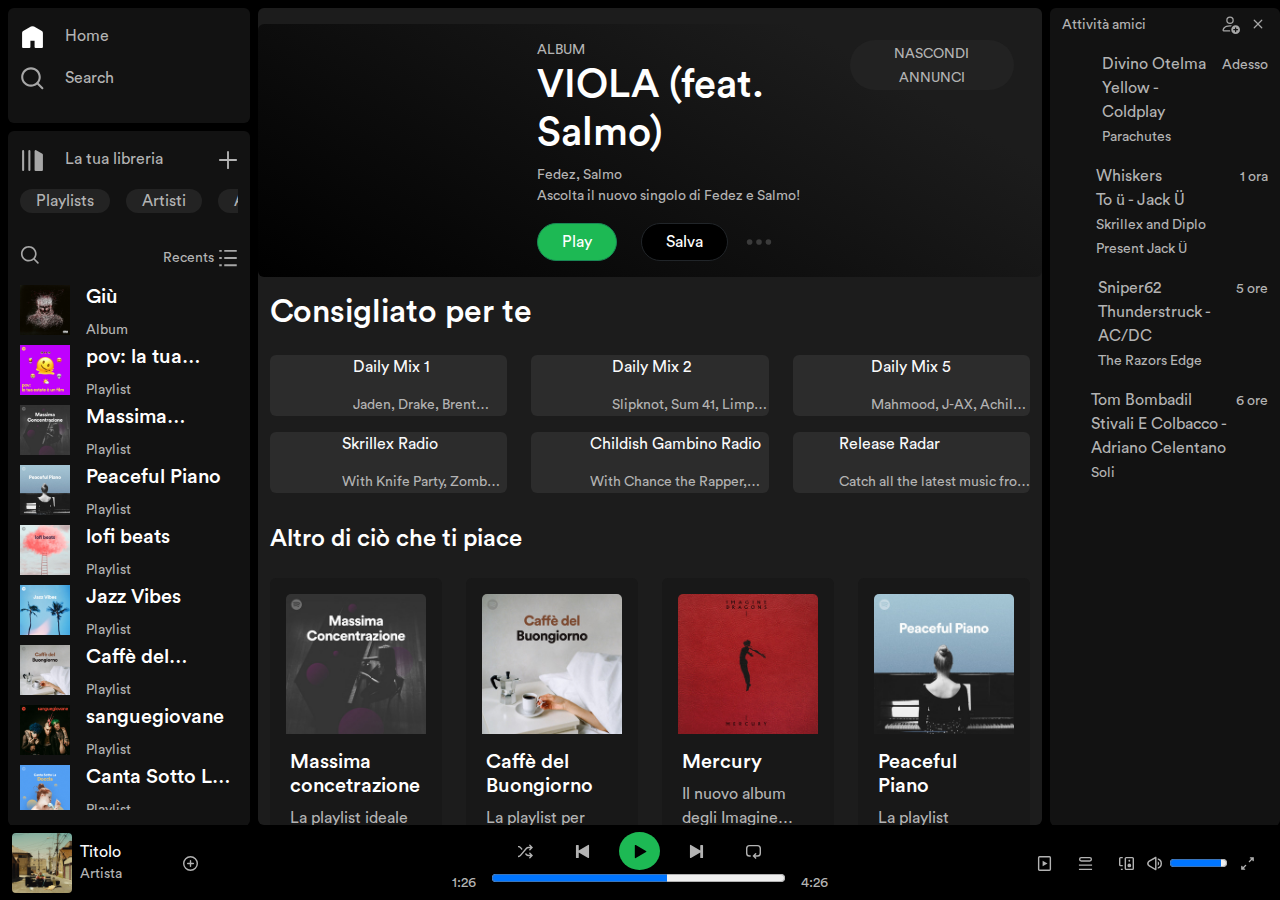
==== index.html @ 04518290 "desktop version UI improvments" ====
<!doctype html>
<html lang="en">

<head>
    <meta charset="utf-8">
    <meta name="viewport" content="width=device-width, initial-scale=1">
    <title>Spotify</title>
    <link rel="icon" sizes="32x32" type="image/png" href="https://open.spotifycdn.com/cdn/images/favicon32.b64ecc03.png">
    <link rel="icon" sizes="16x16" type="image/png" href="https://open.spotifycdn.com/cdn/images/favicon16.1c487bff.png">
    <!-- Import di Bootstrap -->
    <link href="https://cdn.jsdelivr.net/npm/bootstrap@5.3.3/dist/css/bootstrap.min.css" rel="stylesheet"
        integrity="sha384-QWTKZyjpPEjISv5WaRU9OFeRpok6YctnYmDr5pNlyT2bRjXh0JMhjY6hW+ALEwIH" crossorigin="anonymous">
    <!-- Import CSS personalizzati -->
    <link rel="stylesheet" href="./assets 2/css/circular-font.css">
    <link rel="stylesheet" href="./assets 2/css/general.css">
    <link rel="stylesheet" href="./assets 2/css/index.css">

</head>

<body class="text-light">

    <!-- MOBILE NAVBAR -->
    <div class="container-fluid d-md-none mobile-navbar" id="mobileNavbar">
        <nav class="d-flex py-3">
            <button class="btn">
                <a class="text-decoration-none" href="/">
                    <svg data-encore-id="icon" role="img" aria-hidden="true" class="d-none " viewBox="0 0 24 24" width="25" height="25"
                        fill="#ffffff">
                        <path
                            d="M12.5 3.247a1 1 0 0 0-1 0L4 7.577V20h4.5v-6a1 1 0 0 1 1-1h5a1 1 0 0 1 1 1v6H20V7.577l-7.5-4.33zm-2-1.732a3 3 0 0 1 3 0l7.5 4.33a2 2 0 0 1 1 1.732V21a1 1 0 0 1-1 1h-6.5a1 1 0 0 1-1-1v-6h-3v6a1 1 0 0 1-1 1H3a1 1 0 0 1-1-1V7.577a2 2 0 0 1 1-1.732l7.5-4.33z">
                        </path>
                    </svg>
                    <svg data-encore-id="icon" role="img" aria-hidden="true" class="" viewBox="0 0 24 24" width="25" height="25" fill="#ffffff">
                        <path
                            d="M13.5 1.515a3 3 0 0 0-3 0L3 5.845a2 2 0 0 0-1 1.732V21a1 1 0 0 0 1 1h6a1 1 0 0 0 1-1v-6h4v6a1 1 0 0 0 1 1h6a1 1 0 0 0 1-1V7.577a2 2 0 0 0-1-1.732l-7.5-4.33z">
                        </path>
                    </svg>
                    <small class="encore-text encore-text-body-medium-bold" data-encore-id="text">Home</small>
                </a>
            </button>

            <button class="btn">
                <a href="./search.html" class="link-subtle">
                    <svg data-encore-id="icon" role="img" aria-hidden="true" class="" viewBox="0 0 24 24" width="25" height="25" fill="#a7a7a7">
                        <path
                            d="M10.533 1.27893C5.35215 1.27893 1.12598 5.41887 1.12598 10.5579C1.12598 15.697 5.35215 19.8369 10.533 19.8369C12.767 19.8369 14.8235 19.0671 16.4402 17.7794L20.7929 22.132C21.1834 22.5226 21.8166 22.5226 22.2071 22.132C22.5976 21.7415 22.5976 21.1083 22.2071 20.7178L17.8634 16.3741C19.1616 14.7849 19.94 12.7634 19.94 10.5579C19.94 5.41887 15.7138 1.27893 10.533 1.27893ZM3.12598 10.5579C3.12598 6.55226 6.42768 3.27893 10.533 3.27893C14.6383 3.27893 17.94 6.55226 17.94 10.5579C17.94 14.5636 14.6383 17.8369 10.533 17.8369C6.42768 17.8369 3.12598 14.5636 3.12598 10.5579Z">
                        </path>
                    </svg>
                    <svg data-encore-id="icon" role="img" aria-hidden="true" class=" d-none" viewBox="0 0 24 24" width="25" height="25"
                        fill="#ffffff">
                        <path
                            d="M15.356 10.558c0 2.623-2.16 4.75-4.823 4.75-2.664 0-4.824-2.127-4.824-4.75s2.16-4.75 4.824-4.75c2.664 0 4.823 2.127 4.823 4.75z">
                        </path>
                        <path
                            d="M1.126 10.558c0-5.14 4.226-9.28 9.407-9.28 5.18 0 9.407 4.14 9.407 9.28a9.157 9.157 0 0 1-2.077 5.816l4.344 4.344a1 1 0 0 1-1.414 1.414l-4.353-4.353a9.454 9.454 0 0 1-5.907 2.058c-5.18 0-9.407-4.14-9.407-9.28zm9.407-7.28c-4.105 0-7.407 3.274-7.407 7.28s3.302 7.279 7.407 7.279 7.407-3.273 7.407-7.28c0-4.005-3.302-7.278-7.407-7.278z">
                        </path>
                    </svg>
                    <small class="encore-text encore-text-body-medium-bold" data-encore-id="text">Search</small>
                </a>
            </button>

            <button class="btn">
                <a href="#">
                    <span>
                        <small>
                            <svg data-encore-id="icon" role="img" aria-hidden="true" viewBox="0 0 24 24" class="" width="25" height="25"
                                fill="#a7a7a7">
                                <path
                                    d="M3 22a1 1 0 0 1-1-1V3a1 1 0 0 1 2 0v18a1 1 0 0 1-1 1zM15.5 2.134A1 1 0 0 0 14 3v18a1 1 0 0 0 1 1h6a1 1 0 0 0 1-1V6.464a1 1 0 0 0-.5-.866l-6-3.464zM9 2a1 1 0 0 0-1 1v18a1 1 0 1 0 2 0V3a1 1 0 0 0-1-1z">
                                </path>
                            </svg>
                            La tua libreria
                        </small>
                    </span>
                </a>
            </button>
        </nav>
    </div>
    <!-- MOBILE HEADER -->
    <div class="container-fluid d-md-none">
        <div class="d-flex justify-content-between my-3">
            <h3>Buonasera</h3>
            <div class="d-flex align-items-center column-gap-3">
                <svg data-encore-id="icon" role="img" aria-hidden="true" viewBox="0 0 16 16" class="Svg-sc-ytk21e-0 dYnaPI" width="20" height="20"
                    fill="#b3b3b3">
                    <path
                        d="M8 1.5a4 4 0 0 0-4 4v3.27a.75.75 0 0 1-.1.373L2.255 12h11.49L12.1 9.142a.75.75 0 0 1-.1-.374V5.5a4 4 0 0 0-4-4zm-5.5 4a5.5 5.5 0 0 1 11 0v3.067l2.193 3.809a.75.75 0 0 1-.65 1.124H10.5a2.5 2.5 0 0 1-5 0H.957a.75.75 0 0 1-.65-1.124L2.5 8.569V5.5zm4.5 8a1 1 0 1 0 2 0H7z">
                    </path>
                </svg>
                <svg xmlns="http://www.w3.org/2000/svg" width="20" height="20" fill="#b3b3b3" class="bi bi-clock-history" viewBox="0 0 16 16">
                    <path
                        d="M8.515 1.019A7 7 0 0 0 8 1V0a8 8 0 0 1 .589.022zm2.004.45a7 7 0 0 0-.985-.299l.219-.976q.576.129 1.126.342zm1.37.71a7 7 0 0 0-.439-.27l.493-.87a8 8 0 0 1 .979.654l-.615.789a7 7 0 0 0-.418-.302zm1.834 1.79a7 7 0 0 0-.653-.796l.724-.69q.406.429.747.91zm.744 1.352a7 7 0 0 0-.214-.468l.893-.45a8 8 0 0 1 .45 1.088l-.95.313a7 7 0 0 0-.179-.483m.53 2.507a7 7 0 0 0-.1-1.025l.985-.17q.1.58.116 1.17zm-.131 1.538q.05-.254.081-.51l.993.123a8 8 0 0 1-.23 1.155l-.964-.267q.069-.247.12-.501m-.952 2.379q.276-.436.486-.908l.914.405q-.24.54-.555 1.038zm-.964 1.205q.183-.183.35-.378l.758.653a8 8 0 0 1-.401.432z" />
                    <path d="M8 1a7 7 0 1 0 4.95 11.95l.707.707A8.001 8.001 0 1 1 8 0z" />
                    <path d="M7.5 3a.5.5 0 0 1 .5.5v5.21l3.248 1.856a.5.5 0 0 1-.496.868l-3.5-2A.5.5 0 0 1 7 9V3.5a.5.5 0 0 1 .5-.5" />
                </svg>
                <svg data-encore-id="icon" role="img" aria-hidden="true" viewBox="0 0 24 24" class="Svg-sc-ytk21e-0 bneLcE" width="20" height="20"
                    fill="#b3b3b3">
                    <path
                        d="m23.2 11.362-1.628-.605a.924.924 0 0 1-.52-.7.88.88 0 0 1 .18-.805l1.2-1.25a1 1 0 0 0 .172-1.145 12.075 12.075 0 0 0-3.084-3.865 1 1 0 0 0-1.154-.086l-1.35.814a.982.982 0 0 1-.931-.02 1.01 1.01 0 0 1-.59-.713l-.206-1.574a1 1 0 0 0-.787-.848 12.15 12.15 0 0 0-4.945 0 1 1 0 0 0-.785.848l-.2 1.524a1.054 1.054 0 0 1-.62.747 1.024 1.024 0 0 1-.968.02l-1.318-.795a1 1 0 0 0-1.152.086 12.118 12.118 0 0 0-3.085 3.867 1 1 0 0 0 .174 1.143l1.174 1.218a.91.91 0 0 1 .182.828.949.949 0 0 1-.532.714l-1.618.6a1 1 0 0 0-.653.955 12.133 12.133 0 0 0 1.1 4.822 1 1 0 0 0 1 .578l1.935-.183a.83.83 0 0 1 .654.327.794.794 0 0 1 .188.726l-.6 1.822a1 1 0 0 0 .34 1.106c.66.504 1.369.94 2.117 1.3.748.36 1.532.642 2.338.841a.988.988 0 0 0 .715-.09 1 1 0 0 0 .362-.332l1.136-1.736a.81.81 0 0 1 1.16.022l1.124 1.714a1 1 0 0 0 1.077.422c1.617-.4 3.133-1.13 4.454-2.145a1 1 0 0 0 .341-1.106l-.613-1.859a.771.771 0 0 1 .18-.7.78.78 0 0 1 .635-.317l1.945.183a.994.994 0 0 0 1-.578 12.133 12.133 0 0 0 1.1-4.822 1 1 0 0 0-.643-.953zm-1.6 2.977c-.103.448-.237.888-.4 1.318l-1.213-.115a2.851 2.851 0 0 0-2.9 3.637l.383 1.16a10.09 10.09 0 0 1-2.473 1.191l-.72-1.1a2.691 2.691 0 0 0-2.275-1.18 2.637 2.637 0 0 0-2.232 1.16l-.735 1.12a10.117 10.117 0 0 1-2.471-1.19l.37-1.125a2.879 2.879 0 0 0-2.93-3.669l-1.2.113a10.46 10.46 0 0 1-.4-1.317 10.09 10.09 0 0 1-.214-1.358l.93-.345a3.032 3.032 0 0 0 1.095-4.8L3.55 7.15a10.158 10.158 0 0 1 1.71-2.146l.688.415a3 3 0 0 0 2.875.066 3.022 3.022 0 0 0 1.726-2.283l.105-.8a10.174 10.174 0 0 1 2.745 0l.11.844a3.099 3.099 0 0 0 4.542 2.184l.721-.435a10.22 10.22 0 0 1 1.712 2.146l-.694.72a3.005 3.005 0 0 0 1.084 4.768l.942.35c-.042.457-.113.912-.215 1.36H21.6zM12 7.001a5 5 0 1 0 5 5 5.006 5.006 0 0 0-4.993-5H12zm0 8a3 3 0 1 1 .007 0H12z">
                    </path>
                </svg>
            </div>
        </div>
        <div class="d-flex justify-content-start column-gap-3">
            <small>
                Musica
            </small>
            <small>
                Podcasts & Shows
            </small>
        </div>
    </div>


    <!-- PAGE CONTAINER -->
    <div class="d-md-flex page-container position-relative">


        <!-- LEFT SIDEBAR -->
        <aside class="d-none d-md-block mt-2 ps-2 nav-container">

            <!-- PRIMO PANNELLO -->
            <nav class="rounded py-3 mb-2">
                <div class="container">
                    <ul class="ps-0">
                        <li class="mb-3">
                            <a class="text-decoration-none" href="/">
                                <svg data-encore-id="icon" role="img" aria-hidden="true" class="d-none me-3" viewBox="0 0 24 24" width="25"
                                    height="25" fill="#ffffff">
                                    <path
                                        d="M12.5 3.247a1 1 0 0 0-1 0L4 7.577V20h4.5v-6a1 1 0 0 1 1-1h5a1 1 0 0 1 1 1v6H20V7.577l-7.5-4.33zm-2-1.732a3 3 0 0 1 3 0l7.5 4.33a2 2 0 0 1 1 1.732V21a1 1 0 0 1-1 1h-6.5a1 1 0 0 1-1-1v-6h-3v6a1 1 0 0 1-1 1H3a1 1 0 0 1-1-1V7.577a2 2 0 0 1 1-1.732l7.5-4.33z">
                                    </path>
                                </svg>
                                <svg data-encore-id="icon" role="img" aria-hidden="true" class="me-3" viewBox="0 0 24 24" width="25" height="25"
                                    fill="#ffffff">
                                    <path
                                        d="M13.5 1.515a3 3 0 0 0-3 0L3 5.845a2 2 0 0 0-1 1.732V21a1 1 0 0 0 1 1h6a1 1 0 0 0 1-1v-6h4v6a1 1 0 0 0 1 1h6a1 1 0 0 0 1-1V7.577a2 2 0 0 0-1-1.732l-7.5-4.33z">
                                    </path>
                                </svg>
                                <span class="encore-text encore-text-body-medium-bold" data-encore-id="text">Home</span>
                            </a>
                        </li>
                        <li class="mb-3">
                            <a href="./search.html" class="link-subtle">
                                <svg data-encore-id="icon" role="img" aria-hidden="true" class="me-3" viewBox="0 0 24 24" width="25" height="25"
                                    fill="#a7a7a7">
                                    <path
                                        d="M10.533 1.27893C5.35215 1.27893 1.12598 5.41887 1.12598 10.5579C1.12598 15.697 5.35215 19.8369 10.533 19.8369C12.767 19.8369 14.8235 19.0671 16.4402 17.7794L20.7929 22.132C21.1834 22.5226 21.8166 22.5226 22.2071 22.132C22.5976 21.7415 22.5976 21.1083 22.2071 20.7178L17.8634 16.3741C19.1616 14.7849 19.94 12.7634 19.94 10.5579C19.94 5.41887 15.7138 1.27893 10.533 1.27893ZM3.12598 10.5579C3.12598 6.55226 6.42768 3.27893 10.533 3.27893C14.6383 3.27893 17.94 6.55226 17.94 10.5579C17.94 14.5636 14.6383 17.8369 10.533 17.8369C6.42768 17.8369 3.12598 14.5636 3.12598 10.5579Z">
                                    </path>
                                </svg>
                                <svg data-encore-id="icon" role="img" aria-hidden="true" class="me-3 d-none" viewBox="0 0 24 24" width="25"
                                    height="25" fill="#ffffff">
                                    <path
                                        d="M15.356 10.558c0 2.623-2.16 4.75-4.823 4.75-2.664 0-4.824-2.127-4.824-4.75s2.16-4.75 4.824-4.75c2.664 0 4.823 2.127 4.823 4.75z">
                                    </path>
                                    <path
                                        d="M1.126 10.558c0-5.14 4.226-9.28 9.407-9.28 5.18 0 9.407 4.14 9.407 9.28a9.157 9.157 0 0 1-2.077 5.816l4.344 4.344a1 1 0 0 1-1.414 1.414l-4.353-4.353a9.454 9.454 0 0 1-5.907 2.058c-5.18 0-9.407-4.14-9.407-9.28zm9.407-7.28c-4.105 0-7.407 3.274-7.407 7.28s3.302 7.279 7.407 7.279 7.407-3.273 7.407-7.28c0-4.005-3.302-7.278-7.407-7.278z">
                                    </path>
                                </svg>
                                <span class="encore-text encore-text-body-medium-bold" data-encore-id="text">Search</span>
                            </a>
                        </li>
                    </ul>
                </div>
            </nav>

            <!-- SECONDO PANNELLO -->
            <nav class="rounded py-3">
                <div class="container">

                    <div class="d-flex justify-content-between align-itesm-center mb-3">
                        <a href="#">
                            <svg data-encore-id="icon" role="img" aria-hidden="true" viewBox="0 0 24 24" class="me-3" width="25" height="25"
                                fill="#a7a7a7">
                                <path
                                    d="M3 22a1 1 0 0 1-1-1V3a1 1 0 0 1 2 0v18a1 1 0 0 1-1 1zM15.5 2.134A1 1 0 0 0 14 3v18a1 1 0 0 0 1 1h6a1 1 0 0 0 1-1V6.464a1 1 0 0 0-.5-.866l-6-3.464zM9 2a1 1 0 0 0-1 1v18a1 1 0 1 0 2 0V3a1 1 0 0 0-1-1z">
                                </path>
                            </svg>
                            <span>La tua libreria</span>
                        </a>
                        <span aria-hidden="true" class="IconWrapper__Wrapper-sc-16usrgb-0 hYdsxw">
                            <svg data-encore-id="icon" role="img" aria-hidden="true" viewBox="0 0 16 16" class="" width="20" height="20"
                                fill="#b3b3b3">
                                <path
                                    d="M15.25 8a.75.75 0 0 1-.75.75H8.75v5.75a.75.75 0 0 1-1.5 0V8.75H1.5a.75.75 0 0 1 0-1.5h5.75V1.5a.75.75 0 0 1 1.5 0v5.75h5.75a.75.75 0 0 1 .75.75z">
                                </path>
                            </svg>
                        </span>
                    </div>

                    <div class="d-flex mb-3 overflow-x-auto align-items-center">
                        <div>
                            <p class="menu-btn rounded-pill px-3">Playlists</p>
                        </div>
                        <div>
                            <p class="menu-btn rounded-pill px-3">Artisti</p>
                        </div>
                        <div>
                            <p class="menu-btn rounded-pill px-3">Album</p>
                        </div>
                        <div class="text-nowrap">
                            <p class="menu-btn rounded-pill px-3">Podcasts & Shows</p>
                        </div>



                    </div>

                    <div class="d-flex justify-content-between align-itesm-center mb-3">
                        <svg data-encore-id="icon" role="img" aria-hidden="true" class="me-3" viewBox="0 0 24 24" width="20" height="20"
                            fill="#a7a7a7">
                            <path
                                d="M10.533 1.27893C5.35215 1.27893 1.12598 5.41887 1.12598 10.5579C1.12598 15.697 5.35215 19.8369 10.533 19.8369C12.767 19.8369 14.8235 19.0671 16.4402 17.7794L20.7929 22.132C21.1834 22.5226 21.8166 22.5226 22.2071 22.132C22.5976 21.7415 22.5976 21.1083 22.2071 20.7178L17.8634 16.3741C19.1616 14.7849 19.94 12.7634 19.94 10.5579C19.94 5.41887 15.7138 1.27893 10.533 1.27893ZM3.12598 10.5579C3.12598 6.55226 6.42768 3.27893 10.533 3.27893C14.6383 3.27893 17.94 6.55226 17.94 10.5579C17.94 14.5636 14.6383 17.8369 10.533 17.8369C6.42768 17.8369 3.12598 14.5636 3.12598 10.5579Z">
                            </path>
                        </svg>
                        <svg data-encore-id="icon" role="img" aria-hidden="true" class="me-3 d-none" viewBox="0 0 24 24" width="20" height="20"
                            fill="#ffffff">
                            <path
                                d="M15.356 10.558c0 2.623-2.16 4.75-4.823 4.75-2.664 0-4.824-2.127-4.824-4.75s2.16-4.75 4.824-4.75c2.664 0 4.823 2.127 4.823 4.75z">
                            </path>
                            <path
                                d="M1.126 10.558c0-5.14 4.226-9.28 9.407-9.28 5.18 0 9.407 4.14 9.407 9.28a9.157 9.157 0 0 1-2.077 5.816l4.344 4.344a1 1 0 0 1-1.414 1.414l-4.353-4.353a9.454 9.454 0 0 1-5.907 2.058c-5.18 0-9.407-4.14-9.407-9.28zm9.407-7.28c-4.105 0-7.407 3.274-7.407 7.28s3.302 7.279 7.407 7.279 7.407-3.273 7.407-7.28c0-4.005-3.302-7.278-7.407-7.278z">
                            </path>
                        </svg>
                        <span>
                            <small>Recents</small>
                            <svg data-encore-id="icon" role="img" aria-hidden="true" viewBox="0 0 16 16" class="" width="20" height="20"
                                fill="#a7a7a7">
                                <path
                                    d="M15 14.5H5V13h10v1.5zm0-5.75H5v-1.5h10v1.5zM15 3H5V1.5h10V3zM3 3H1V1.5h2V3zm0 11.5H1V13h2v1.5zm0-5.75H1v-1.5h2v1.5z">
                                </path>
                            </svg>
                        </span>
                    </div>
                    <div class="playlists-container" id="playlists">
                        <div class="d-flex mb-1">
                            <img src="./assets 2/imgs/main/image-1.jpg" alt="" class="me-3" width="50" height="50">
                            <div>
                                <h5 class="line-clamp">
                                    Gi&ugrave;
                                </h5>
                                <small>Album</small>
                            </div>
                        </div>
                        <div class="d-flex mb-1">
                            <img src="./assets 2/imgs/main/image-2.jpg" alt="" class="me-3" width="50" height="50">
                            <div>
                                <h5 class="line-clamp">pov: la tua estate &egrave; un film</h5>
                                <small>Playlist</small>
                            </div>
                        </div>
                        <div class="d-flex mb-1">
                            <img src="./assets 2/imgs/main/image-3.jpg" alt="" class="me-3" width="50" height="50">
                            <div>
                                <h5 class="line-clamp">
                                    Massima Concetrazione
                                </h5>
                                <small>Playlist</small>
                            </div>
                        </div>
                        <div class="d-flex mb-1">
                            <img src="./assets 2/imgs/main/image-4.jpg" alt="" class="me-3" width="50" height="50">
                            <div>
                                <h5 class="line-clamp">
                                    Peaceful Piano
                                </h5>
                                <small>Playlist</small>
                            </div>
                        </div>
                        <div class="d-flex mb-1">
                            <img src="./assets 2/imgs/main/image-5.jpg" alt="" class="me-3" width="50" height="50">
                            <div>
                                <h5 class="line-clamp">
                                    lofi beats
                                </h5>
                                <small>Playlist</small>
                            </div>
                        </div>
                        <div class="d-flex mb-1">
                            <img src="./assets 2/imgs/main/image-6.jpg" alt="" class="me-3" width="50" height="50">
                            <div>
                                <h5 class="line-clamp">
                                    Jazz Vibes
                                </h5>
                                <small>Playlist</small>
                            </div>
                        </div>
                        <div class="d-flex mb-1">
                            <img src="./assets 2/imgs/main/image-7.jpg" alt="" class="me-3" width="50" height="50">
                            <div>
                                <h5 class="line-clamp">
                                    Caff&egrave; del Buongiorno
                                </h5>
                                <small>Playlist</small>
                            </div>
                        </div>
                        <div class="d-flex mb-1">
                            <img src="./assets 2/imgs/main/image-8.jpg" alt="" class="me-3" width="50" height="50">
                            <div>
                                <h5 class="line-clamp">
                                    sanguegiovane
                                </h5>
                                <small>Playlist</small>
                            </div>
                        </div>
                        <div class="d-flex mb-1">
                            <img src="./assets 2/imgs/main/image-9.jpg" alt="" class="me-3" width="50" height="50">
                            <div>
                                <h5 class="line-clamp">
                                    Canta Sotto La Doccia
                                </h5>
                                <small>Playlist</small>
                            </div>
                        </div>
                        <div class="d-flex mb-1">
                            <img src="./assets 2/imgs/main/image-10.jpg" alt="" class="me-3" width="50" height="50">
                            <div>
                                <h5 class="line-clamp">
                                    Operazione Buonumore!
                                </h5>
                                <small>Playlist</small>
                            </div>
                        </div>
                        <div class="d-flex mb-1">
                            <img src="./assets 2/imgs/main/image-11.jpg" alt="" class="me-3" width="50" height="50">
                            <div>
                                <h5 class="line-clamp">
                                    Mercury
                                </h5>
                                <small>Album</small>
                            </div>
                        </div>
                        <div class="d-flex mb-1">
                            <img src="./assets 2/imgs/main/image-12.jpg" alt="" class="me-3" width="50" height="50">
                            <div>
                                <h5 class="line-clamp">
                                    Respira
                                </h5>
                                <small>Album</small>
                            </div>
                        </div>
                        <div class="d-flex mb-1">
                            <img src="./assets 2/imgs/main/image-13.jpg" alt="" class="me-3" width="50" height="50">
                            <div>
                                <h5 class="line-clamp">
                                    Pulizie di Casa
                                </h5>
                                <small>Playlist</small>
                            </div>
                        </div>
                        <div class="d-flex mb-1">
                            <img src="./assets 2/imgs/main/image-14.jpg" alt="" class="me-3" width="50" height="50">
                            <div>
                                <h5 class="line-clamp">
                                    Allenamento a Casa
                                </h5>
                                <small>Playlist</small>
                            </div>
                        </div>
                        <div class="d-flex mb-1">
                            <img src="./assets 2/imgs/main/image-15.jpg" alt="" class="me-3" width="50" height="50">
                            <div>
                                <h5 class="line-clamp">
                                    Casa Dolce Casa
                                </h5>
                                <small>Playlist</small>
                            </div>
                        </div>
                        <div class="d-flex mb-1">
                            <img src="./assets 2/imgs/main/image-16.jpg" alt="" class="me-3" width="50" height="50">
                            <div>
                                <h5 class="line-clamp">
                                    Lavorare da Casa
                                </h5>
                                <small>Playlist</small>
                            </div>
                        </div>
                        <div class="d-flex mb-1">
                            <img src="./assets 2/imgs/main/image-17.jpg" alt="" class="me-3" width="50" height="50">
                            <div>
                                <h5 class="line-clamp">
                                    New Music - Friday
                                </h5>
                                <small>Playlist</small>
                            </div>
                        </div>
                        <div class="d-flex mb-1">
                            <img src="./assets 2/imgs/main/image-18.jpg" alt="" class="me-3" width="50" height="50">
                            <div>
                                <h5 class="line-clamp">
                                    Estate 2022
                                </h5>
                                <small>Playlist</small>
                            </div>
                        </div>
                        <div class="d-flex mb-1">
                            <img src="./assets 2/imgs/main/image-19.jpg" alt="" class="me-3" width="50" height="50">
                            <div>
                                <h5 class="line-clamp">
                                    Street Culto
                                </h5>
                                <small>Playlist</small>
                            </div>
                        </div>

                    </div>


                </div> <!-- CHIUSURA CONTAINER -->
            </nav>
        </aside>


        <!-- MAIN CONTENT -->
        <main class="pt-md-3 mt-md-2 mx-2 rounded-2 main-container overflow-auto">
            <div class="container-fluid container-md">
                <div id="annunci" class="d-none d-lg-flex row justify-content-center p-3 annunci rounded mb-3">
                    <div class="col-4">
                        <img src="https://radiosound95.it/wp-content/uploads/2022/11/Fedez-Viola-ft.-Salmo-ISRC-ITB002200816.jpg" width=150px" alt="">
                    </div>
                    <div class="col-5 d-flex flex-column">
                        <small class="">ALBUM</small>
                        <h1>VIOLA (feat. Salmo)</h1>
                        <small>Fedez, Salmo</small>
                        <small>Ascolta il nuovo singolo di Fedez e Salmo!</small>
                        <div class="d-flex align-items-center mt-3">
                            <button class="btn btn-success px-4 rounded-pill me-4">
                                Play
                            </button>
                            <button class="btn btn-dark px-4 rounded-pill me-3">
                                Salva
                            </button>
                            <svg xmlns="http://www.w3.org/2000/svg" width="30" height="30" fill="#3b3b3b" class="bi bi-three-dots"
                                viewBox="0 0 16 16">
                                <path
                                    d="M3 9.5a1.5 1.5 0 1 1 0-3 1.5 1.5 0 0 1 0 3m5 0a1.5 1.5 0 1 1 0-3 1.5 1.5 0 0 1 0 3m5 0a1.5 1.5 0 1 1 0-3 1.5 1.5 0 0 1 0 3" />
                            </svg>
                        </div>
                    </div>
                    <div class="col-3">
                        <button id="nascondiAnnunciBtn" class="btn rounded-pill hide-annunci py-0"><small>NASCONDI ANNUNCI</small></button>
                    </div>
                </div>


                <div class="row gy-3 mb-3">
                    <h2 class="d-none d-md-block col-12">Consigliato per te</h2>
                    <div class="col-6 col-xl-4">
                        <div class="d-flex main-item rounded-2 align-items-center">
                            <img src="https://dailymix-images.scdn.co/v2/img/ab6761610000e5eb0376b56af63682d48579fa85/1/en/default" alt=""
                                width="100px" class="me-3">
                            <div class="d-flex flex-column">
                                <p class="line-clamp">Daily Mix 1</p>
                                <small class="line-clamp">Jaden, Drake, Brent Faiyaz and more</small>
                            </div>
                        </div>
                    </div>
                    <div class="col-6 col-xl-4">
                        <div class="d-flex main-item rounded-2 align-items-center">
                            <img src="https://dailymix-images.scdn.co/v2/img/ab6761610000e5ebd0cdb283a7384a0edb665182/2/en/default" alt=""
                                width="100px" class="me-3">
                            <div class="d-flex flex-column">
                                <p class="line-clamp">Daily Mix 2</p>
                                <small class="line-clamp">Slipknot, Sum 41, Limp Bizkit and more</small>
                            </div>
                        </div>
                    </div>
                    <div class="col-6 col-xl-4">
                        <div class="d-flex main-item rounded-2 align-items-center">
                            <img src="https://dailymix-images.scdn.co/v2/img/ab6761610000e5eb762a6b81abbd0953b1b44c4b/5/en/default" alt=""
                                width="100px" class="me-3">
                            <div class="d-flex flex-column">
                                <p class="line-clamp">Daily Mix 5</p>
                                <small class="line-clamp">Mahmood, J-AX, Achille Lauro and more</small>
                            </div>
                        </div>
                    </div>
                    <div class="col-6 col-xl-4">
                        <div class="d-flex main-item rounded-2 align-items-center">
                            <img src="https://seeded-session-images.scdn.co/v2/img/540/r/artist/5he5w2lnU9x7JFhnwcekXX/en" alt="" width="100px"
                                class="me-3">
                            <div class="d-flex flex-column">
                                <p class="line-clamp">Skrillex Radio</p>
                                <small class="line-clamp">With Knife Party, Zomboy, deadmau5 and more</small>
                            </div>
                        </div>
                    </div>
                    <div class="col-6 col-xl-4">
                        <div class="d-flex main-item rounded-2 align-items-center">
                            <img src="https://seeded-session-images.scdn.co/v2/img/540/r/artist/73sIBHcqh3Z3NyqHKZ7FOL/en" alt="" width="100px"
                                class="me-3">
                            <div class="d-flex flex-column">
                                <p class="line-clamp">Childish Gambino Radio</p>
                                <small class="line-clamp">With Chance the Rapper, Tyler, The Creator, Frank Ocean and more</small>
                            </div>
                        </div>
                    </div>
                    <div class="col-6 col-xl-4">
                        <div class="d-flex main-item rounded-2 align-items-center">
                            <img src="https://newjams-images.scdn.co/image/ab67647800003f8a/dt/v3/release-radar/ab6761610000e5eb5be3f26e0c3aa322637a975f/en"
                                alt="" width="100px" class="me-3">
                            <div class="d-flex flex-column">
                                <p class="line-clamp">Release Radar</p>
                                <small class="line-clamp">Catch all the latest music from artists you follow, plus new singles picked for you. Updates
                                    every Friday.</small>
                            </div>
                        </div>
                    </div>
                </div>


                <!-- CARDS -->
                <div class="row my-3 gy-3 mb-5 mb-md-3">
                    <h4 class="d-none d-md-block col-12">Altro di ci&ograve; che ti piace</h4>
                    <div class="col-12 col-md-6 col-xl-3">
                        <div class="card p-3 card-personalised">
                            <div class="row">
                                <div class="col-5 col-md-12">
                                    <img src="./assets 2/imgs/main/image-3.jpg" class="card-img-top" alt="...">
                                </div>
                                <div class="card-body col-7 col-md-12">
                                    <h5 class="card-title">Massima concetrazione</h5>
                                    <p class="card-text line-clamp2">
                                        La playlist ideale per quando ti serve la massima concentrazione in ci&ograve; che stai facendo
                                    </p>
                                </div>
                                <div class="col-12 d-md-none">
                                    <div class="d-flex justify-content-between align-items-center">
                                        <div class="">
                                            <svg data-encore-id="icon" role="img" aria-hidden="true" viewBox="0 0 24 24" class="me-3" width="20"
                                                height="20" fill="#1db954">
                                                <path
                                                    d="M5.21 1.57a6.757 6.757 0 0 1 6.708 1.545.124.124 0 0 0 .165 0 6.741 6.741 0 0 1 5.715-1.78l.004.001a6.802 6.802 0 0 1 5.571 5.376v.003a6.689 6.689 0 0 1-1.49 5.655l-7.954 9.48a2.518 2.518 0 0 1-3.857 0L2.12 12.37A6.683 6.683 0 0 1 .627 6.714 6.757 6.757 0 0 1 5.21 1.57zm3.12 1.803a4.757 4.757 0 0 0-5.74 3.725l-.001.002a4.684 4.684 0 0 0 1.049 3.969l.009.01 7.958 9.485a.518.518 0 0 0 .79 0l7.968-9.495a4.688 4.688 0 0 0 1.049-3.965 4.803 4.803 0 0 0-3.931-3.794 4.74 4.74 0 0 0-4.023 1.256l-.008.008a2.123 2.123 0 0 1-2.9 0l-.007-.007a4.757 4.757 0 0 0-2.214-1.194z">
                                                </path>
                                            </svg>
                                            <svg xmlns="http://www.w3.org/2000/svg" width="20" height="20" fill="#b3b3b3"
                                                class="bi bi-three-dots-vertical" viewBox="0 0 16 16">
                                                <path
                                                    d="M9.5 13a1.5 1.5 0 1 1-3 0 1.5 1.5 0 0 1 3 0m0-5a1.5 1.5 0 1 1-3 0 1.5 1.5 0 0 1 3 0m0-5a1.5 1.5 0 1 1-3 0 1.5 1.5 0 0 1 3 0" />
                                            </svg>
                                        </div>
                                        <div class="d-flex align-items-center">
                                            <small class="me-3">16 brani</small>
                                            <button class="btn bg-black rounded-circle">
                                                <svg data-encore-id="icon" role="img" aria-hidden="true" viewBox="0 0 16 16"
                                                    class="Svg-sc-ytk21e-0 dYnaPI" width="15" height="15" fill="#ffffff">
                                                    <path
                                                        d=" M3 1.713a.7.7 0 0 1 1.05-.607l10.89 6.288a.7.7 0 0 1 0 1.212L4.05 14.894A.7.7 0 0 1 3 14.288V1.713z">
                                                    </path>
                                                </svg>
                                            </button>
                                        </div>
                                    </div>
                                </div>
                            </div>
                        </div>
                    </div>
                    <div class="col-12 col-md-6 col-xl-3">
                        <div class="card p-3 card-personalised">
                            <div class="row">
                                <div class="col-5 col-md-12">
                                    <img src="./assets 2/imgs/main/image-7.jpg" class="card-img-top" alt="...">
                                </div>
                                <div class="card-body col-7 col-md-12">
                                    <h5 class="card-title">Caff&egrave; del Buongiorno</h5>
                                    <p class="card-text line-clamp2">
                                        La playlist per cominciare la giornata con il passo giusto
                                    </p>
                                </div>
                                <div class="col-12 d-md-none">
                                    <div class="d-flex justify-content-between align-items-center">
                                        <div class="">
                                            <svg data-encore-id="icon" role="img" aria-hidden="true" viewBox="0 0 24 24" class="me-3" width="20"
                                                height="20" fill="#1db954">
                                                <path
                                                    d="M5.21 1.57a6.757 6.757 0 0 1 6.708 1.545.124.124 0 0 0 .165 0 6.741 6.741 0 0 1 5.715-1.78l.004.001a6.802 6.802 0 0 1 5.571 5.376v.003a6.689 6.689 0 0 1-1.49 5.655l-7.954 9.48a2.518 2.518 0 0 1-3.857 0L2.12 12.37A6.683 6.683 0 0 1 .627 6.714 6.757 6.757 0 0 1 5.21 1.57zm3.12 1.803a4.757 4.757 0 0 0-5.74 3.725l-.001.002a4.684 4.684 0 0 0 1.049 3.969l.009.01 7.958 9.485a.518.518 0 0 0 .79 0l7.968-9.495a4.688 4.688 0 0 0 1.049-3.965 4.803 4.803 0 0 0-3.931-3.794 4.74 4.74 0 0 0-4.023 1.256l-.008.008a2.123 2.123 0 0 1-2.9 0l-.007-.007a4.757 4.757 0 0 0-2.214-1.194z">
                                                </path>
                                            </svg>
                                            <svg xmlns="http://www.w3.org/2000/svg" width="20" height="20" fill="#b3b3b3"
                                                class="bi bi-three-dots-vertical" viewBox="0 0 16 16">
                                                <path
                                                    d="M9.5 13a1.5 1.5 0 1 1-3 0 1.5 1.5 0 0 1 3 0m0-5a1.5 1.5 0 1 1-3 0 1.5 1.5 0 0 1 3 0m0-5a1.5 1.5 0 1 1-3 0 1.5 1.5 0 0 1 3 0" />
                                            </svg>
                                        </div>
                                        <div class="d-flex align-items-center">
                                            <small class="me-3">16 brani</small>
                                            <button class="btn bg-black rounded-circle">
                                                <svg data-encore-id="icon" role="img" aria-hidden="true" viewBox="0 0 16 16"
                                                    class="Svg-sc-ytk21e-0 dYnaPI" width="15" height="15" fill="#ffffff">
                                                    <path
                                                        d=" M3 1.713a.7.7 0 0 1 1.05-.607l10.89 6.288a.7.7 0 0 1 0 1.212L4.05 14.894A.7.7 0 0 1 3 14.288V1.713z">
                                                    </path>
                                                </svg>
                                            </button>
                                        </div>
                                    </div>
                                </div>
                            </div>
                        </div>
                    </div>
                    <div class="col-12 col-md-6 col-xl-3">
                        <div class="card p-3 card-personalised">
                            <div class="row">
                                <div class="col-5 col-md-12">
                                    <img src="./assets 2/imgs/main/image-11.jpg" class="card-img-top" alt="...">
                                </div>
                                <div class="card-body col-7 col-md-12">
                                    <h5 class="card-title">Mercury</h5>
                                    <p class="card-text line-clamp2">
                                        Il nuovo album degli Imagine Dragons
                                    </p>
                                </div>
                                <div class="col-12 d-md-none">
                                    <div class="d-flex justify-content-between align-items-center">
                                        <div class="">
                                            <svg data-encore-id="icon" role="img" aria-hidden="true" viewBox="0 0 24 24" class="me-3" width="20"
                                                height="20" fill="#1db954">
                                                <path
                                                    d="M5.21 1.57a6.757 6.757 0 0 1 6.708 1.545.124.124 0 0 0 .165 0 6.741 6.741 0 0 1 5.715-1.78l.004.001a6.802 6.802 0 0 1 5.571 5.376v.003a6.689 6.689 0 0 1-1.49 5.655l-7.954 9.48a2.518 2.518 0 0 1-3.857 0L2.12 12.37A6.683 6.683 0 0 1 .627 6.714 6.757 6.757 0 0 1 5.21 1.57zm3.12 1.803a4.757 4.757 0 0 0-5.74 3.725l-.001.002a4.684 4.684 0 0 0 1.049 3.969l.009.01 7.958 9.485a.518.518 0 0 0 .79 0l7.968-9.495a4.688 4.688 0 0 0 1.049-3.965 4.803 4.803 0 0 0-3.931-3.794 4.74 4.74 0 0 0-4.023 1.256l-.008.008a2.123 2.123 0 0 1-2.9 0l-.007-.007a4.757 4.757 0 0 0-2.214-1.194z">
                                                </path>
                                            </svg>
                                            <svg xmlns="http://www.w3.org/2000/svg" width="20" height="20" fill="#b3b3b3"
                                                class="bi bi-three-dots-vertical" viewBox="0 0 16 16">
                                                <path
                                                    d="M9.5 13a1.5 1.5 0 1 1-3 0 1.5 1.5 0 0 1 3 0m0-5a1.5 1.5 0 1 1-3 0 1.5 1.5 0 0 1 3 0m0-5a1.5 1.5 0 1 1-3 0 1.5 1.5 0 0 1 3 0" />
                                            </svg>
                                        </div>
                                        <div class="d-flex align-items-center">
                                            <small class="me-3">16 brani</small>
                                            <button class="btn bg-black rounded-circle">
                                                <svg data-encore-id="icon" role="img" aria-hidden="true" viewBox="0 0 16 16"
                                                    class="Svg-sc-ytk21e-0 dYnaPI" width="15" height="15" fill="#ffffff">
                                                    <path
                                                        d=" M3 1.713a.7.7 0 0 1 1.05-.607l10.89 6.288a.7.7 0 0 1 0 1.212L4.05 14.894A.7.7 0 0 1 3 14.288V1.713z">
                                                    </path>
                                                </svg>
                                            </button>
                                        </div>
                                    </div>
                                </div>
                            </div>
                        </div>
                    </div>
                    <div class="col-12 col-md-6 col-xl-3">
                        <div class="card p-3 card-personalised">
                            <div class="row">
                                <div class="col-5 col-md-12">
                                    <img src="./assets 2/imgs/main/image-4.jpg" class="card-img-top" alt="...">
                                </div>
                                <div class="card-body col-7 col-md-12">
                                    <h5 class="card-title">Peaceful Piano</h5>
                                    <p class="card-text line-clamp2">
                                        La playlist perfetta per rilassarsi al suono del pianoforte
                                    </p>
                                </div>
                                <div class="col-12 d-md-none">
                                    <div class="d-flex justify-content-between align-items-center">
                                        <div class="">
                                            <svg data-encore-id="icon" role="img" aria-hidden="true" viewBox="0 0 24 24" class="me-3" width="20"
                                                height="20" fill="#1db954">
                                                <path
                                                    d="M5.21 1.57a6.757 6.757 0 0 1 6.708 1.545.124.124 0 0 0 .165 0 6.741 6.741 0 0 1 5.715-1.78l.004.001a6.802 6.802 0 0 1 5.571 5.376v.003a6.689 6.689 0 0 1-1.49 5.655l-7.954 9.48a2.518 2.518 0 0 1-3.857 0L2.12 12.37A6.683 6.683 0 0 1 .627 6.714 6.757 6.757 0 0 1 5.21 1.57zm3.12 1.803a4.757 4.757 0 0 0-5.74 3.725l-.001.002a4.684 4.684 0 0 0 1.049 3.969l.009.01 7.958 9.485a.518.518 0 0 0 .79 0l7.968-9.495a4.688 4.688 0 0 0 1.049-3.965 4.803 4.803 0 0 0-3.931-3.794 4.74 4.74 0 0 0-4.023 1.256l-.008.008a2.123 2.123 0 0 1-2.9 0l-.007-.007a4.757 4.757 0 0 0-2.214-1.194z">
                                                </path>
                                            </svg>
                                            <svg xmlns="http://www.w3.org/2000/svg" width="20" height="20" fill="#b3b3b3"
                                                class="bi bi-three-dots-vertical" viewBox="0 0 16 16">
                                                <path
                                                    d="M9.5 13a1.5 1.5 0 1 1-3 0 1.5 1.5 0 0 1 3 0m0-5a1.5 1.5 0 1 1-3 0 1.5 1.5 0 0 1 3 0m0-5a1.5 1.5 0 1 1-3 0 1.5 1.5 0 0 1 3 0" />
                                            </svg>
                                        </div>
                                        <div class="d-flex align-items-center">
                                            <small class="me-3">16 brani</small>
                                            <button class="btn bg-black rounded-circle">
                                                <svg data-encore-id="icon" role="img" aria-hidden="true" viewBox="0 0 16 16"
                                                    class="Svg-sc-ytk21e-0 dYnaPI" width="15" height="15" fill="#ffffff">
                                                    <path
                                                        d=" M3 1.713a.7.7 0 0 1 1.05-.607l10.89 6.288a.7.7 0 0 1 0 1.212L4.05 14.894A.7.7 0 0 1 3 14.288V1.713z">
                                                    </path>
                                                </svg>
                                            </button>
                                        </div>
                                    </div>
                                </div>
                            </div>
                        </div>
                    </div>
                </div>
            </div>





        </main>



        <!-- RIGHT SIDEBAR -->
        <aside id="activities" class="d-none d-lg-block activity-container">
            <div class="container mt-2 right-sidebar rounded">
                <div class="d-flex justify-content-between align-items-center pt-1">
                    <div class="text-nowrap me-3">
                        <small>Attivit&agrave; amici</small>
                    </div>
                    <div class="d-flex">
                        <svg xmlns="http://www.w3.org/2000/svg" width="20" height="20" fill="#a7a7a7" class="bi bi-person-add" viewBox="0 0 16 16">
                            <path
                                d="M12.5 16a3.5 3.5 0 1 0 0-7 3.5 3.5 0 0 0 0 7m.5-5v1h1a.5.5 0 0 1 0 1h-1v1a.5.5 0 0 1-1 0v-1h-1a.5.5 0 0 1 0-1h1v-1a.5.5 0 0 1 1 0m-2-6a3 3 0 1 1-6 0 3 3 0 0 1 6 0M8 7a2 2 0 1 0 0-4 2 2 0 0 0 0 4" />
                            <path
                                d="M8.256 14a4.5 4.5 0 0 1-.229-1.004H3c.001-.246.154-.986.832-1.664C4.484 10.68 5.711 10 8 10q.39 0 .74.025c.226-.341.496-.65.804-.918Q8.844 9.002 8 9c-5 0-6 3-6 4s1 1 1 1z" />
                        </svg>
                        <svg id="hideActivitiesBtn" role="button" xmlns="http://www.w3.org/2000/svg" width="20" height="20" fill="#a7a7a7"
                            class="bi bi-x ms-2" viewBox="0 0 16 16">
                            <path
                                d="M4.646 4.646a.5.5 0 0 1 .708 0L8 7.293l2.646-2.647a.5.5 0 0 1 .708.708L8.707 8l2.647 2.646a.5.5 0 0 1-.708.708L8 8.707l-2.646 2.647a.5.5 0 0 1-.708-.708L7.293 8 4.646 5.354a.5.5 0 0 1 0-.708" />
                        </svg>
                    </div>
                </div>
                <div class="friends-activity-container">
                    <div class="my-3 d-flex align-items-start">
                        <img src="https://this-person-does-not-exist.com/img/avatar-gen110b5c7a45247901f650ca5cdafe173f.jpg" alt=""
                            class="rounded-circle profile-pic align-self-start me-3">
                        <div class="info me-auto">
                            <div class="nome">Divino Otelma</div>
                            <div class="dettagli">Yellow - Coldplay <br>
                                <small>Parachutes</small>
                            </div>
                        </div>
                        <div class="friends-activity flex-shrink-0"><small>Adesso</small></div>
                    </div>
                    <div class="my-3 d-flex align-items-start">
                        <img src="https://this-person-does-not-exist.com/img/avatar-gen980b4a3398a24256b07f1e3ed3609c12.jpg" alt=""
                            class="rounded-circle profile-pic align-self-start me-3">
                        <div class="info me-auto">
                            <div class="nome">Whiskers</div>
                            <div class="dettagli">To &uuml; - Jack &Uuml; <br>
                                <small>Skrillex and Diplo Present Jack &Uuml;</small>
                            </div>
                        </div>
                        <div class="friends-activity flex-shrink-0"><small>1 ora</small></div>
                    </div>
                    <div class="my-3 d-flex align-items-start">
                        <img src="https://this-person-does-not-exist.com/img/avatar-gendc62f1abf8270c17f837cdc0961ddc93.jpg" alt=""
                            class="rounded-circle profile-pic align-self-start me-3">
                        <div class="info me-auto">
                            <div class="nome">Sniper62</div>
                            <div class="dettagli">Thunderstruck - AC/DC <br>
                                <small>The Razors Edge</small>
                            </div>
                        </div>
                        <div class="friends-activity flex-shrink-0"><small>5 ore</small></div>
                    </div>
                    <div class="my-3 d-flex align-items-start">
                        <img src="https://this-person-does-not-exist.com/img/avatar-gen2736293209f40548e2492e6c53b1f099.jpg" alt=""
                            class="rounded-circle profile-pic align-self-start me-3">
                        <div class="info me-auto">
                            <div class="nome">Tom Bombadil</div>
                            <div class="dettagli">Stivali E Colbacco - Adriano Celentano <br>
                                <small>Soli</small>
                            </div>
                        </div>
                        <div class="friends-activity flex-shrink-0"><small>6 ore</small></div>
                    </div>
                </div>
            </div>
        </aside>

    </div>
    <!-- CHIUSURA PAGE CONTAINER -->


    <!-- PLAYER -->
    <footer class="container-fluid d-none d-md-flex justify-content-between align-items-center position-fixed">
        <!-- LEFT -->
        <div class="d-flex footer-flex-div align-items-center justify-content-start">
            <img src="./assets 2/imgs/main/image-12.jpg" alt="" width="60" class="me-2 rounded-1">
            <div class="d-flex flex-column me-5">
                <div class="">Titolo</div>
                <small>Artista</small>
            </div>
            <button class="btn">
                <svg data-encore-id="icon" role="img" aria-hidden="true" viewBox="0 0 16 16" class="Svg-sc-ytk21e-0 dYnaPI" width="15" height="15"
                    fill="#b3b3b3">
                    <path d="M8 1.5a6.5 6.5 0 1 0 0 13 6.5 6.5 0 0 0 0-13zM0 8a8 8 0 1 1 16 0A8 8 0 0 1 0 8z"></path>
                    <path
                        d="M11.75 8a.75.75 0 0 1-.75.75H8.75V11a.75.75 0 0 1-1.5 0V8.75H5a.75.75 0 0 1 0-1.5h2.25V5a.75.75 0 0 1 1.5 0v2.25H11a.75.75 0 0 1 .75.75z">
                    </path>
                </svg>
            </button>
        </div>
        <!-- COMANDI PLAYER -->
        <div class="d-flex flex-column footer-flex-div">
            <div class="d-flex justify-content-center column-gap-3">
                <button class="btn">
                    <svg data-encore-id="icon" role="img" aria-hidden="true" viewBox="0 0 16 16" class="Svg-sc-ytk21e-0 dYnaPI" width="15" height="15"
                        fill="#b3b3b3">
                        <path
                            d="M13.151.922a.75.75 0 1 0-1.06 1.06L13.109 3H11.16a3.75 3.75 0 0 0-2.873 1.34l-6.173 7.356A2.25 2.25 0 0 1 .39 12.5H0V14h.391a3.75 3.75 0 0 0 2.873-1.34l6.173-7.356a2.25 2.25 0 0 1 1.724-.804h1.947l-1.017 1.018a.75.75 0 0 0 1.06 1.06L15.98 3.75 13.15.922zM.391 3.5H0V2h.391c1.109 0 2.16.49 2.873 1.34L4.89 5.277l-.979 1.167-1.796-2.14A2.25 2.25 0 0 0 .39 3.5z">
                        </path>
                        <path
                            d="m7.5 10.723.98-1.167.957 1.14a2.25 2.25 0 0 0 1.724.804h1.947l-1.017-1.018a.75.75 0 1 1 1.06-1.06l2.829 2.828-2.829 2.828a.75.75 0 1 1-1.06-1.06L13.109 13H11.16a3.75 3.75 0 0 1-2.873-1.34l-.787-.938z">
                        </path>
                    </svg>
                </button>
                <button class="btn">
                    <svg data-encore-id="icon" role="img" aria-hidden="true" viewBox="0 0 16 16" class="Svg-sc-ytk21e-0 dYnaPI" width="15" height="15"
                        fill="#b3b3b3">
                        <path
                            d="M3.3 1a.7.7 0 0 1 .7.7v5.15l9.95-5.744a.7.7 0 0 1 1.05.606v12.575a.7.7 0 0 1-1.05.607L4 9.149V14.3a.7.7 0 0 1-.7.7H1.7a.7.7 0 0 1-.7-.7V1.7a.7.7 0 0 1 .7-.7h1.6z">
                        </path>
                    </svg>
                </button>
                <button class="btn rounded-circle" style="background-color: #1db954;">
                    <svg data-encore-id="icon" role="img" aria-hidden="true" viewBox="0 0 16 16" class="Svg-sc-ytk21e-0 dYnaPI" width="15" height="15"
                        fill="#000000">
                        <path d=" M3 1.713a.7.7 0 0 1 1.05-.607l10.89 6.288a.7.7 0 0 1 0 1.212L4.05 14.894A.7.7 0 0 1 3 14.288V1.713z"></path>
                    </svg>
                </button>
                <button class="btn">
                    <svg data-encore-id="icon" role="img" aria-hidden="true" viewBox="0 0 16 16" class="Svg-sc-ytk21e-0 dYnaPI" width="15" height="15"
                        fill="#b3b3b3">
                        <path
                            d="M12.7 1a.7.7 0 0 0-.7.7v5.15L2.05 1.107A.7.7 0 0 0 1 1.712v12.575a.7.7 0 0 0 1.05.607L12 9.149V14.3a.7.7 0 0 0 .7.7h1.6a.7.7 0 0 0 .7-.7V1.7a.7.7 0 0 0-.7-.7h-1.6z">
                        </path>
                    </svg>
                </button>
                <button class="btn">
                    <svg data-encore-id="icon" role="img" aria-hidden="true" viewBox="0 0 16 16" class="Svg-sc-ytk21e-0 dYnaPI" width="15" height="15"
                        fill="#b3b3b3">
                        <path d=" M0 4.75A3.75 3.75 0 0 1 3.75 1h8.5A3.75 3.75 0 0 1 16 4.75v5a3.75 3.75 0 0 1-3.75 3.75H9.81l1.018 1.018a.75.75 0 1
                        1-1.06 1.06L6.939 12.75l2.829-2.828a.75.75 0 1 1 1.06 1.06L9.811 12h2.439a2.25 2.25 0 0 0 2.25-2.25v-5a2.25 2.25 0 0
                        0-2.25-2.25h-8.5A2.25 2.25 0 0 0 1.5 4.75v5A2.25 2.25 0 0 0 3.75 12H5v1.5H3.75A3.75 3.75 0 0 1 0 9.75v-5z">
                        </path>
                    </svg>
                </button>
            </div>
            <div class="d-flex justify-content-center column-gap-3">
                <label for="progress-bar"><small>1:26</small></label>
                <progress id="progressBarSong" class="song-bar" value="60" max="100"></progress>
                <label for="progress-bar"><small>4:26</small></label>
            </div>
        </div>
        <!-- RIGHT -->
        <div class="d-flex justify-content-end footer-flex-div align-items-center">
            <button id="showActivitiesBtn" class="btn">
                <svg data-encore-id="icon" role="img" aria-hidden="true" viewBox="0 0 16 16" class="Svg-sc-ytk21e-0 dYnaPI" width="15" height="15"
                    fill="#b3b3b3">
                    <path d="M11.196 8 6 5v6l5.196-3z"></path>
                    <path
                        d="M15.002 1.75A1.75 1.75 0 0 0 13.252 0h-10.5a1.75 1.75 0 0 0-1.75 1.75v12.5c0 .966.783 1.75 1.75 1.75h10.5a1.75 1.75 0 0 0 1.75-1.75V1.75zm-1.75-.25a.25.25 0 0 1 .25.25v12.5a.25.25 0 0 1-.25.25h-10.5a.25.25 0 0 1-.25-.25V1.75a.25.25 0 0 1 .25-.25h10.5z">
                    </path>
                </svg>
            </button>

            <button class="btn">
                <svg data-encore-id="icon" role="img" aria-hidden="true" viewBox="0 0 16 16" class="Svg-sc-ytk21e-0 dYnaPI" width="15" height="15"
                    fill="#b3b3b3">
                    <path
                        d="M15 15H1v-1.5h14V15zm0-4.5H1V9h14v1.5zm-14-7A2.5 2.5 0 0 1 3.5 1h9a2.5 2.5 0 0 1 0 5h-9A2.5 2.5 0 0 1 1 3.5zm2.5-1a1 1 0 0 0 0 2h9a1 1 0 1 0 0-2h-9z">
                    </path>
                </svg>
            </button>
            <button class="btn">
                <svg data-encore-id="icon" role="img" aria-hidden="true" viewBox="0 0 16 16" class="Svg-sc-ytk21e-0 dYnaPI" width="15" height="15"
                    fill="#b3b3b3">
                    <path
                        d="M6 2.75C6 1.784 6.784 1 7.75 1h6.5c.966 0 1.75.784 1.75 1.75v10.5A1.75 1.75 0 0 1 14.25 15h-6.5A1.75 1.75 0 0 1 6 13.25V2.75zm1.75-.25a.25.25 0 0 0-.25.25v10.5c0 .138.112.25.25.25h6.5a.25.25 0 0 0 .25-.25V2.75a.25.25 0 0 0-.25-.25h-6.5zm-6 0a.25.25 0 0 0-.25.25v6.5c0 .138.112.25.25.25H4V11H1.75A1.75 1.75 0 0 1 0 9.25v-6.5C0 1.784.784 1 1.75 1H4v1.5H1.75zM4 15H2v-1.5h2V15z">
                    </path>
                    <path d="M13 10a2 2 0 1 1-4 0 2 2 0 0 1 4 0zm-1-5a1 1 0 1 1-2 0 1 1 0 0 1 2 0z"></path>
                </svg>
            </button>
            <label for="progressBarVolume" class="me-2">
                <svg data-encore-id="icon" role="presentation" aria-label="Volume high" aria-hidden="true" id="volume-icon" viewBox="0 0 16 16"
                    class="Svg-sc-ytk21e-0 kcUFwU" width="15" height="15" fill="#b3b3b3">
                    <path
                        d="M9.741.85a.75.75 0 0 1 .375.65v13a.75.75 0 0 1-1.125.65l-6.925-4a3.642 3.642 0 0 1-1.33-4.967 3.639 3.639 0 0 1 1.33-1.332l6.925-4a.75.75 0 0 1 .75 0zm-6.924 5.3a2.139 2.139 0 0 0 0 3.7l5.8 3.35V2.8l-5.8 3.35zm8.683 4.29V5.56a2.75 2.75 0 0 1 0 4.88z">
                    </path>
                    <path d="M11.5 13.614a5.752 5.752 0 0 0 0-11.228v1.55a4.252 4.252 0 0 1 0 8.127v1.55z"></path>
                </svg>
            </label>
            <progress id="progressBarVolume" class="volume-bar" value="90" max="100"></progress>
            <button class="btn">
                <svg data-encore-id="icon" role="img" aria-hidden="true" viewBox="0 0 16 16" class="Svg-sc-ytk21e-0 dYnaPI" width="15" height="15"
                    fill="#b3b3b3">
                    <path
                        d="M6.53 9.47a.75.75 0 0 1 0 1.06l-2.72 2.72h1.018a.75.75 0 0 1 0 1.5H1.25v-3.579a.75.75 0 0 1 1.5 0v1.018l2.72-2.72a.75.75 0 0 1 1.06 0zm2.94-2.94a.75.75 0 0 1 0-1.06l2.72-2.72h-1.018a.75.75 0 1 1 0-1.5h3.578v3.579a.75.75 0 0 1-1.5 0V3.81l-2.72 2.72a.75.75 0 0 1-1.06 0z">
                    </path>
                </svg>
            </button>
    </footer>




    <!-- Import JS Bootstrap -->
    <script src="https://cdn.jsdelivr.net/npm/@popperjs/core@2.11.8/dist/umd/popper.min.js"
        integrity="sha384-I7E8VVD/ismYTF4hNIPjVp/Zjvgyol6VFvRkX/vR+Vc4jQkC+hVqc2pM8ODewa9r" crossorigin="anonymous"></script>
    <script src="https://cdn.jsdelivr.net/npm/bootstrap@5.3.3/dist/js/bootstrap.min.js"
        integrity="sha384-0pUGZvbkm6XF6gxjEnlmuGrJXVbNuzT9qBBavbLwCsOGabYfZo0T0to5eqruptLy" crossorigin="anonymous"></script>
    <!-- Import JS personalizzati -->
    <script src="./assets 2/js/index.js"></script>

</body>

</html>
---- assets 2/css/circular-font.css ----
@font-face {
  font-family: "Circular";
  src: url(../fonts/CircularStd-Light.otf);
  font-weight: 300;
  font-style: normal;
}
@font-face {
  font-family: "Circular";
  src: url(../fonts/CircularStd-LightItalic.otf);
  font-weight: 300;
  font-style: italic;
}
@font-face {
  font-family: "Circular";
  src: url(../fonts/CircularStd-Book.otf);
  font-weight: 400;
  font-style: normal;
}
@font-face {
  font-family: "Circular";
  src: url(../fonts/CircularStd-BookItalic.otf);
  font-weight: 400;
  font-style: italic;
}
@font-face {
  font-family: "Circular";
  src: url(../fonts/CircularStd-Medium.otf);
  font-weight: 500;
  font-style: normal;
}
@font-face {
  font-family: "Circular";
  src: url(../fonts/CircularStd-MediumItalic.otf);
  font-weight: 500;
  font-style: italic;
}
@font-face {
  font-family: "Circular";
  src: url(../fonts/CircularStd-MediumItalic.otf);
  font-weight: 500;
  font-style: italic;
}
@font-face {
  font-family: "Circular";
  src: url(../fonts/CircularStd-Bold.otf);
  font-weight: 700;
  font-style: normal;
}
@font-face {
  font-family: "Circular";
  src: url(../fonts/CircularStd-BoldItalic.otf);
  font-weight: 700;
  font-style: italic;
}
@font-face {
  font-family: "Circular";
  src: url(../fonts/CircularStd-Black.otf);
  font-weight: 900;
  font-style: normal;
}
@font-face {
  font-family: "Circular";
  src: url(../fonts/CircularStd-BlackItalic.otf);
  font-weight: 900;
  font-style: italic;
}
---- assets 2/css/general.css ----
body {
  font-family: "Circular";
  background-color: #000000;
  color: #b3b3b3;
}

a {
  text-decoration: none;
  color: #b3b3b3;
}

a:hover {
  color: #ffffff;
}

li {
  list-style: none;
}

.page-container {
  height: calc(100vh - 75px);
}

.main-container {
  flex-grow: 1;
}

.right-sidebar {
  background-color: #121212;
}

.line-clamp {
  display: -webkit-box;
  -webkit-line-clamp: 1;
  -webkit-box-orient: vertical;
  overflow: hidden;
}

.menu-btn {
  background-color: #232323;
  color: #b3b3b3;
  margin-right: 1em;
  cursor: pointer;
}

.menu-btn:hover {
  color: #ffffff;
}

.friends-activity-container {
  color: #b3b3b3;
  height: calc(100vh - 112px);
  overflow: auto;
}

nav {
  background-color: #121212;
}

footer {
  height: 75px;
  background-color: #000000;
  position: fixed;
}

.footer-flex-div {
  width: 30%;
}

.song-bar {
  width: 80%;
}

.volume-bar {
  width: 15%;
}

.mobile-navbar {
  position: fixed;
  bottom: 0;
  left: 0;
  right: 0;
  z-index: 99;
  background: rgb(0, 0, 0);
  background: linear-gradient(0deg, rgba(0, 0, 0, 1) 0%, rgba(28, 28, 28, 0.8154897494305239) 100%);
  color: #b3b3b3;
}

.mobile-navbar button {
  width: 30%;
}

.mobile-navbar svg {
  width: 100%;
}

.mobile-navbar nav {
  background-color: transparent;
}

@media screen and (max-width: 767px) {
  main {
    height: (100vh - 160px);
    margin-bottom: 3em;
  }
}

@media screen and (min-width: 768px) {
  .nav-container {
    flex-grow: 0;
    flex-shrink: 0;
    flex-basis: 250px;
    width: 250px;
  }

  .playlists-container {
    overflow: auto;
    height: calc(100vh - 375px);
  }

  main {
    background-color: #1c1c1c;
    width: calc(100vh - 85px);
  }
}

@media screen and (min-width: 992px) {
  .activity-container {
    flex-grow: 0;
    flex-shrink: 0;
    flex-basis: 230px;
  }

  .friends-activity-container {
    color: #b3b3b3;
    height: calc(100vh - 110px);
    overflow: auto;
  }

  .profile-pic {
    width: 25px;
  }
}

@media screen and (min-width: 1200px) {
  .activity-container {
    flex-grow: 0;
    flex-shrink: 0;
    flex-basis: 230px;
  }
}

@media screen and (min-width: 1400px) {
  .nav-container {
    flex-grow: 0;
    flex-shrink: 0;
    flex-basis: 420px;
    width: 420px;
  }

  main {
    width: calc(100vh - 75px);
  }

  .activity-container {
    flex-grow: 0;
    flex-shrink: 0;
    flex-basis: 300px;
  }

  .playlists-container {
    overflow: auto;
    height: calc(100vh - 367px);
  }

  .profile-pic {
    width: 50px;
  }

  .friends-activity-container {
    color: #b3b3b3;
    height: calc(100vh - 103px);
    overflow: auto;
  }
}
---- assets 2/css/index.css ----
h1,
h2,
h3,
h4,
h5,
h6 {
  color: #ffffff;
}

.btn-dark {
  background-color: #000000 !important;
}

.btn-success {
  background-color: #1db954;
}

.annunci {
  background: rgb(0, 0, 0);
  background: linear-gradient(30deg, rgba(0, 0, 0, 1) 0%, rgba(28, 28, 28, 1) 80%);
}

.hide-annunci {
  background-color: #222222;
  color: #b3b3b3;
}

.hero-img {
  width: 200px;
}

.main-grid {
  background-color: #2c2c2c;
}

.card-personalised {
  background-color: #181818;
  color: #b3b3b3;
  border: none;
}

.card-title {
  color: #ffffff;
}

.main-item {
  background-color: #2c2c2c;
}

.line-clamp2 {
  display: -webkit-box;
  -webkit-line-clamp: 2;
  -webkit-box-orient: vertical;
  overflow: hidden;
}

svg:hover {
  fill: #ffffff;
}

small {
  color: #b3b3b3;
}
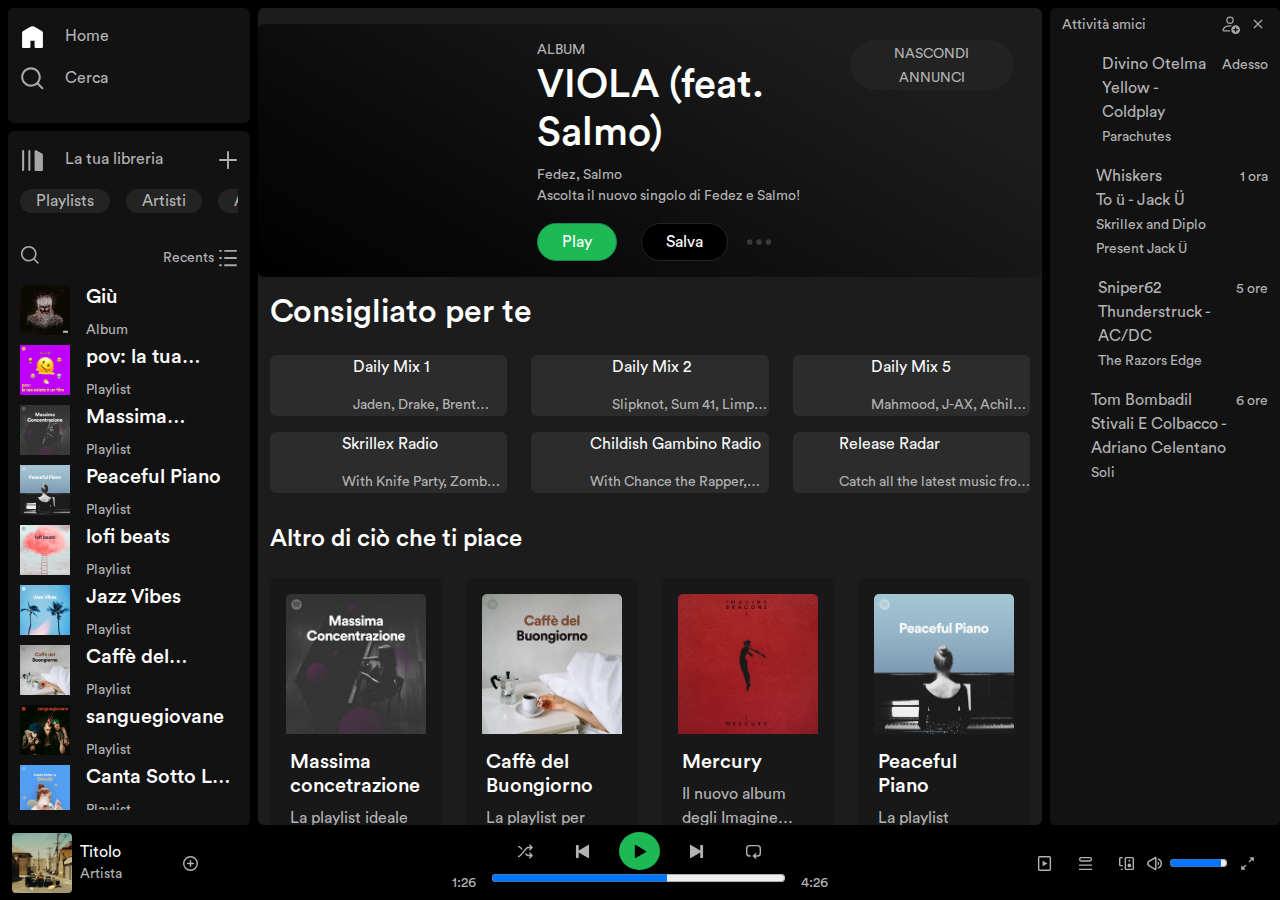
==== commit 396dccc0: "responsiveness fixes" ====
--- a/index.html
+++ b/index.html
@@ -55,7 +55,7 @@
                             d="M1.126 10.558c0-5.14 4.226-9.28 9.407-9.28 5.18 0 9.407 4.14 9.407 9.28a9.157 9.157 0 0 1-2.077 5.816l4.344 4.344a1 1 0 0 1-1.414 1.414l-4.353-4.353a9.454 9.454 0 0 1-5.907 2.058c-5.18 0-9.407-4.14-9.407-9.28zm9.407-7.28c-4.105 0-7.407 3.274-7.407 7.28s3.302 7.279 7.407 7.279 7.407-3.273 7.407-7.28c0-4.005-3.302-7.278-7.407-7.278z">
                         </path>
                     </svg>
-                    <small class="encore-text encore-text-body-medium-bold" data-encore-id="text">Search</small>
+                    <small class="encore-text encore-text-body-medium-bold" data-encore-id="text">Cerca</small>
                 </a>
             </button>
 
@@ -77,7 +77,7 @@
         </nav>
     </div>
     <!-- MOBILE HEADER -->
-    <div class="container-fluid d-md-none">
+    <div class="container-fluid d-md-none mb-3">
         <div class="d-flex justify-content-between my-3">
             <h3>Buonasera</h3>
             <div class="d-flex align-items-center column-gap-3">
@@ -110,6 +110,8 @@
             </small>
         </div>
     </div>
+    <!-- MOBILE PLAYER -->
+
 
 
     <!-- PAGE CONTAINER -->
@@ -157,7 +159,7 @@
                                         d="M1.126 10.558c0-5.14 4.226-9.28 9.407-9.28 5.18 0 9.407 4.14 9.407 9.28a9.157 9.157 0 0 1-2.077 5.816l4.344 4.344a1 1 0 0 1-1.414 1.414l-4.353-4.353a9.454 9.454 0 0 1-5.907 2.058c-5.18 0-9.407-4.14-9.407-9.28zm9.407-7.28c-4.105 0-7.407 3.274-7.407 7.28s3.302 7.279 7.407 7.279 7.407-3.273 7.407-7.28c0-4.005-3.302-7.278-7.407-7.278z">
                                     </path>
                                 </svg>
-                                <span class="encore-text encore-text-body-medium-bold" data-encore-id="text">Search</span>
+                                <span class="encore-text encore-text-body-medium-bold" data-encore-id="text">Cerca</span>
                             </a>
                         </li>
                     </ul>
@@ -448,7 +450,7 @@
                     <div class="col-6 col-xl-4">
                         <div class="d-flex main-item rounded-2 align-items-center">
                             <img src="https://dailymix-images.scdn.co/v2/img/ab6761610000e5eb0376b56af63682d48579fa85/1/en/default" alt=""
-                                width="100px" class="me-3">
+                                class="me-3 suggested-pic">
                             <div class="d-flex flex-column">
                                 <p class="line-clamp">Daily Mix 1</p>
                                 <small class="line-clamp">Jaden, Drake, Brent Faiyaz and more</small>
@@ -458,7 +460,7 @@
                     <div class="col-6 col-xl-4">
                         <div class="d-flex main-item rounded-2 align-items-center">
                             <img src="https://dailymix-images.scdn.co/v2/img/ab6761610000e5ebd0cdb283a7384a0edb665182/2/en/default" alt=""
-                                width="100px" class="me-3">
+                                class="me-3 suggested-pic">
                             <div class="d-flex flex-column">
                                 <p class="line-clamp">Daily Mix 2</p>
                                 <small class="line-clamp">Slipknot, Sum 41, Limp Bizkit and more</small>
@@ -468,7 +470,7 @@
                     <div class="col-6 col-xl-4">
                         <div class="d-flex main-item rounded-2 align-items-center">
                             <img src="https://dailymix-images.scdn.co/v2/img/ab6761610000e5eb762a6b81abbd0953b1b44c4b/5/en/default" alt=""
-                                width="100px" class="me-3">
+                                class="me-3 suggested-pic">
                             <div class="d-flex flex-column">
                                 <p class="line-clamp">Daily Mix 5</p>
                                 <small class="line-clamp">Mahmood, J-AX, Achille Lauro and more</small>
@@ -477,8 +479,8 @@
                     </div>
                     <div class="col-6 col-xl-4">
                         <div class="d-flex main-item rounded-2 align-items-center">
-                            <img src="https://seeded-session-images.scdn.co/v2/img/540/r/artist/5he5w2lnU9x7JFhnwcekXX/en" alt="" width="100px"
-                                class="me-3">
+                            <img src="https://seeded-session-images.scdn.co/v2/img/540/r/artist/5he5w2lnU9x7JFhnwcekXX/en" alt=""
+                                class="me-3 suggested-pic">
                             <div class="d-flex flex-column">
                                 <p class="line-clamp">Skrillex Radio</p>
                                 <small class="line-clamp">With Knife Party, Zomboy, deadmau5 and more</small>
@@ -487,8 +489,8 @@
                     </div>
                     <div class="col-6 col-xl-4">
                         <div class="d-flex main-item rounded-2 align-items-center">
-                            <img src="https://seeded-session-images.scdn.co/v2/img/540/r/artist/73sIBHcqh3Z3NyqHKZ7FOL/en" alt="" width="100px"
-                                class="me-3">
+                            <img src="https://seeded-session-images.scdn.co/v2/img/540/r/artist/73sIBHcqh3Z3NyqHKZ7FOL/en" alt=""
+                                class="me-3 suggested-pic">
                             <div class="d-flex flex-column">
                                 <p class="line-clamp">Childish Gambino Radio</p>
                                 <small class="line-clamp">With Chance the Rapper, Tyler, The Creator, Frank Ocean and more</small>
@@ -498,7 +500,7 @@
                     <div class="col-6 col-xl-4">
                         <div class="d-flex main-item rounded-2 align-items-center">
                             <img src="https://newjams-images.scdn.co/image/ab67647800003f8a/dt/v3/release-radar/ab6761610000e5eb5be3f26e0c3aa322637a975f/en"
-                                alt="" width="100px" class="me-3">
+                                alt="" class="me-3 suggested-pic">
                             <div class="d-flex flex-column">
                                 <p class="line-clamp">Release Radar</p>
                                 <small class="line-clamp">Catch all the latest music from artists you follow, plus new singles picked for you. Updates
@@ -842,7 +844,7 @@
         </div>
         <!-- RIGHT -->
         <div class="d-flex justify-content-end footer-flex-div align-items-center">
-            <button id="showActivitiesBtn" class="btn">
+            <button id="showActivitiesBtn" class="btn btn d-none d-lg-block">
                 <svg data-encore-id="icon" role="img" aria-hidden="true" viewBox="0 0 16 16" class="Svg-sc-ytk21e-0 dYnaPI" width="15" height="15"
                     fill="#b3b3b3">
                     <path d="M11.196 8 6 5v6l5.196-3z"></path>
--- a/assets 2/css/index.css
+++ b/assets 2/css/index.css
@@ -61,3 +61,19 @@
 small {
   color: #b3b3b3;
 }
+
+.suggested-pic {
+  width: 60px;
+}
+
+@media screen and (min-width: 576px) {
+  .suggested-pic {
+    width: 75px;
+  }
+}
+
+@media screen and (min-width: 768px) {
+  .suggested-pic {
+    width: 100px;
+  }
+}
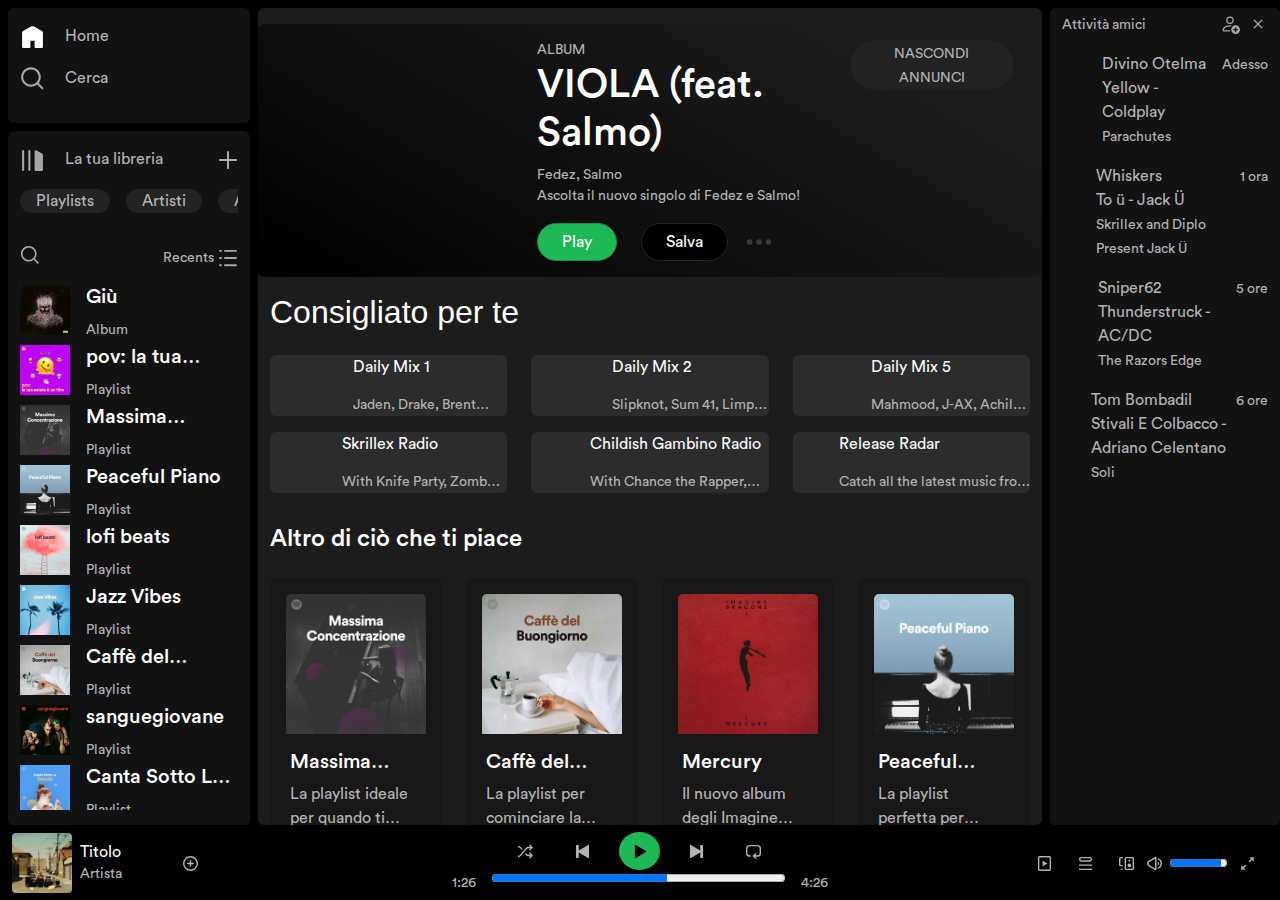
==== commit 9c4c8308: "adds mobile player" ====
--- a/index.html
+++ b/index.html
@@ -111,7 +111,39 @@
         </div>
     </div>
     <!-- MOBILE PLAYER -->
-
+    <div class="container-fluid d-md-none rounded mobile-player">
+        <div class="d-flex align-items-center justify-content-between py-2">
+            <div class="d-flex align-items-center">
+                <img src="./assets 2/imgs/main/image-12.jpg" alt="" width="60" class="me-3 rounded-1">
+                <div class="line-clamp">Titolo</div>
+            </div>
+            <div class="d-flex">
+                <button class="btn">
+                    <svg data-encore-id="icon" role="img" aria-hidden="true" viewBox="0 0 16 16" class="Svg-sc-ytk21e-0 dYnaPI" width="25" height="25"
+                        fill="#b3b3b3">
+                        <path
+                            d="M6 2.75C6 1.784 6.784 1 7.75 1h6.5c.966 0 1.75.784 1.75 1.75v10.5A1.75 1.75 0 0 1 14.25 15h-6.5A1.75 1.75 0 0 1 6 13.25V2.75zm1.75-.25a.25.25 0 0 0-.25.25v10.5c0 .138.112.25.25.25h6.5a.25.25 0 0 0 .25-.25V2.75a.25.25 0 0 0-.25-.25h-6.5zm-6 0a.25.25 0 0 0-.25.25v6.5c0 .138.112.25.25.25H4V11H1.75A1.75 1.75 0 0 1 0 9.25v-6.5C0 1.784.784 1 1.75 1H4v1.5H1.75zM4 15H2v-1.5h2V15z">
+                        </path>
+                        <path d="M13 10a2 2 0 1 1-4 0 2 2 0 0 1 4 0zm-1-5a1 1 0 1 1-2 0 1 1 0 0 1 2 0z"></path>
+                    </svg>
+                </button>
+                <button class="btn">
+                    <svg data-encore-id="icon" role="img" aria-hidden="true" viewBox="0 0 24 24" width="25" height="25" fill="#b3b3b3">
+                        <path
+                            d="M5.21 1.57a6.757 6.757 0 0 1 6.708 1.545.124.124 0 0 0 .165 0 6.741 6.741 0 0 1 5.715-1.78l.004.001a6.802 6.802 0 0 1 5.571 5.376v.003a6.689 6.689 0 0 1-1.49 5.655l-7.954 9.48a2.518 2.518 0 0 1-3.857 0L2.12 12.37A6.683 6.683 0 0 1 .627 6.714 6.757 6.757 0 0 1 5.21 1.57zm3.12 1.803a4.757 4.757 0 0 0-5.74 3.725l-.001.002a4.684 4.684 0 0 0 1.049 3.969l.009.01 7.958 9.485a.518.518 0 0 0 .79 0l7.968-9.495a4.688 4.688 0 0 0 1.049-3.965 4.803 4.803 0 0 0-3.931-3.794 4.74 4.74 0 0 0-4.023 1.256l-.008.008a2.123 2.123 0 0 1-2.9 0l-.007-.007a4.757 4.757 0 0 0-2.214-1.194z">
+                        </path>
+                    </svg>
+                </button>
+                <button class="btn">
+                    <svg data-encore-id="icon" role="img" aria-hidden="true" viewBox="0 0 16 16" class="Svg-sc-ytk21e-0 dYnaPI" width="25" height="25"
+                        fill="#ffffff">
+                        <path d=" M3 1.713a.7.7 0 0 1 1.05-.607l10.89 6.288a.7.7 0 0 1 0 1.212L4.05 14.894A.7.7 0 0 1 3 14.288V1.713z">
+                        </path>
+                    </svg>
+                </button>
+            </div>
+        </div>
+    </div>
 
 
     <!-- PAGE CONTAINER -->
@@ -512,7 +544,7 @@
 
 
                 <!-- CARDS -->
-                <div class="row my-3 gy-3 mb-5 mb-md-3">
+                <div class="row gy-3 my-md-3 cards-container">
                     <h4 class="d-none d-md-block col-12">Altro di ci&ograve; che ti piace</h4>
                     <div class="col-12 col-md-6 col-xl-3">
                         <div class="card p-3 card-personalised">
@@ -521,7 +553,7 @@
                                     <img src="./assets 2/imgs/main/image-3.jpg" class="card-img-top" alt="...">
                                 </div>
                                 <div class="card-body col-7 col-md-12">
-                                    <h5 class="card-title">Massima concetrazione</h5>
+                                    <h5 class="card-title line-clamp">Massima concetrazione</h5>
                                     <p class="card-text line-clamp2">
                                         La playlist ideale per quando ti serve la massima concentrazione in ci&ograve; che stai facendo
                                     </p>
@@ -564,7 +596,7 @@
                                     <img src="./assets 2/imgs/main/image-7.jpg" class="card-img-top" alt="...">
                                 </div>
                                 <div class="card-body col-7 col-md-12">
-                                    <h5 class="card-title">Caff&egrave; del Buongiorno</h5>
+                                    <h5 class="card-title line-clamp">Caff&egrave; del Buongiorno</h5>
                                     <p class="card-text line-clamp2">
                                         La playlist per cominciare la giornata con il passo giusto
                                     </p>
@@ -607,7 +639,7 @@
                                     <img src="./assets 2/imgs/main/image-11.jpg" class="card-img-top" alt="...">
                                 </div>
                                 <div class="card-body col-7 col-md-12">
-                                    <h5 class="card-title">Mercury</h5>
+                                    <h5 class="card-title line-clamp">Mercury</h5>
                                     <p class="card-text line-clamp2">
                                         Il nuovo album degli Imagine Dragons
                                     </p>
@@ -650,7 +682,7 @@
                                     <img src="./assets 2/imgs/main/image-4.jpg" class="card-img-top" alt="...">
                                 </div>
                                 <div class="card-body col-7 col-md-12">
-                                    <h5 class="card-title">Peaceful Piano</h5>
+                                    <h5 class="card-title line-clamp">Peaceful Piano</h5>
                                     <p class="card-text line-clamp2">
                                         La playlist perfetta per rilassarsi al suono del pianoforte
                                     </p>
@@ -777,7 +809,7 @@
         <div class="d-flex footer-flex-div align-items-center justify-content-start">
             <img src="./assets 2/imgs/main/image-12.jpg" alt="" width="60" class="me-2 rounded-1">
             <div class="d-flex flex-column me-5">
-                <div class="">Titolo</div>
+                <div class="line-clamp">Titolo</div>
                 <small>Artista</small>
             </div>
             <button class="btn">
--- a/assets 2/css/general.css
+++ b/assets 2/css/general.css
@@ -1,185 +1,334 @@
 body {
-  font-family: "Circular";
-  background-color: #000000;
-  color: #b3b3b3;
-}
-
-a {
-  text-decoration: none;
-  color: #b3b3b3;
-}
-
-a:hover {
-  color: #ffffff;
-}
-
-li {
-  list-style: none;
-}
-
-.page-container {
-  height: calc(100vh - 75px);
-}
-
-.main-container {
-  flex-grow: 1;
-}
-
-.right-sidebar {
-  background-color: #121212;
-}
-
-.line-clamp {
-  display: -webkit-box;
-  -webkit-line-clamp: 1;
-  -webkit-box-orient: vertical;
-  overflow: hidden;
-}
-
-.menu-btn {
-  background-color: #232323;
-  color: #b3b3b3;
-  margin-right: 1em;
-  cursor: pointer;
-}
-
-.menu-btn:hover {
-  color: #ffffff;
-}
-
-.friends-activity-container {
-  color: #b3b3b3;
-  height: calc(100vh - 112px);
-  overflow: auto;
-}
-
-nav {
-  background-color: #121212;
-}
-
-footer {
-  height: 75px;
-  background-color: #000000;
-  position: fixed;
-}
-
-.footer-flex-div {
-  width: 30%;
-}
-
-.song-bar {
-  width: 80%;
-}
-
-.volume-bar {
-  width: 15%;
-}
-
-.mobile-navbar {
-  position: fixed;
-  bottom: 0;
-  left: 0;
-  right: 0;
-  z-index: 99;
-  background: rgb(0, 0, 0);
-  background: linear-gradient(0deg, rgba(0, 0, 0, 1) 0%, rgba(28, 28, 28, 0.8154897494305239) 100%);
-  color: #b3b3b3;
-}
-
-.mobile-navbar button {
-  width: 30%;
-}
-
-.mobile-navbar svg {
-  width: 100%;
-}
-
-.mobile-navbar nav {
-  background-color: transparent;
-}
-
-@media screen and (max-width: 767px) {
-  main {
-    height: (100vh - 160px);
-    margin-bottom: 3em;
-  }
-}
-
-@media screen and (min-width: 768px) {
-  .nav-container {
-    flex-grow: 0;
-    flex-shrink: 0;
-    flex-basis: 250px;
-    width: 250px;
-  }
-
-  .playlists-container {
+    font-family: "Circular";
+    background-color: #000000;
+    color: #b3b3b3;
+  }
+  
+  a {
+    text-decoration: none;
+    color: #b3b3b3;
+  }
+  
+  a:hover {
+    color: #ffffff;
+  }
+  
+  li {
+    list-style: none;
+  }
+  
+  .page-container {
+    height: calc(100vh - 75px);
+  }
+  
+  .main-container {
+    flex-grow: 1;
+  }
+  
+  .right-sidebar {
+    background-color: #121212;
+  }
+  
+  .line-clamp {
+    display: -webkit-box;
+    -webkit-line-clamp: 1;
+    -webkit-box-orient: vertical;
+    overflow: hidden;
+  }
+  
+  .menu-btn {
+    background-color: #232323;
+    color: #b3b3b3;
+    margin-right: 1em;
+  }
+  
+  .friends-activity-container {
+    color: #b3b3b3;
+    height: calc(100vh - 112px);
     overflow: auto;
-    height: calc(100vh - 375px);
-  }
-
-  main {
-    background-color: #1c1c1c;
-    width: calc(100vh - 85px);
-  }
-}
-
-@media screen and (min-width: 992px) {
-  .activity-container {
-    flex-grow: 0;
-    flex-shrink: 0;
-    flex-basis: 230px;
-  }
-
-  .friends-activity-container {
-    color: #b3b3b3;
-    height: calc(100vh - 110px);
-    overflow: auto;
-  }
-
-  .profile-pic {
-    width: 25px;
-  }
-}
-
-@media screen and (min-width: 1200px) {
-  .activity-container {
-    flex-grow: 0;
-    flex-shrink: 0;
-    flex-basis: 230px;
-  }
-}
-
-@media screen and (min-width: 1400px) {
-  .nav-container {
-    flex-grow: 0;
-    flex-shrink: 0;
-    flex-basis: 420px;
-    width: 420px;
-  }
-
-  main {
-    width: calc(100vh - 75px);
-  }
-
-  .activity-container {
-    flex-grow: 0;
-    flex-shrink: 0;
-    flex-basis: 300px;
-  }
-
-  .playlists-container {
-    overflow: auto;
-    height: calc(100vh - 367px);
-  }
-
-  .profile-pic {
-    width: 50px;
-  }
-
-  .friends-activity-container {
-    color: #b3b3b3;
-    height: calc(100vh - 103px);
-    overflow: auto;
-  }
-}
+  }
+  
+  nav {
+    background-color: #121212;
+  }
+  
+  footer {
+    height: 75px;
+    background-color: #000000;
+    position: fixed;
+  }
+  
+  .footer-flex-div {
+    width: 30%;
+  }
+  
+  .song-bar {
+    width: 80%;
+  }
+  
+  .volume-bar {
+    width: 15%;
+  }
+  
+  .mobile-navbar {
+    position: fixed;
+    bottom: 0;
+    left: 0;
+    right: 0;
+    z-index: 99;
+    background: rgb(0, 0, 0);
+    background: linear-gradient(0deg, rgba(0, 0, 0, 1) 0%, rgba(28, 28, 28, 0.8154897494305239) 100%);
+    color: #b3b3b3;
+  }
+  
+  .mobile-navbar button {
+    width: 30%;
+  }
+  
+  .mobile-navbar svg {
+    width: 100%;
+  }
+  
+  .mobile-navbar nav {
+    background-color: transparent;
+  }
+  
+  .static-card {
+    position: relative;
+    width: calc(25% - 20px);
+    height: 150px;
+    margin: 10px;
+    overflow: hidden;
+    border: 1px solid #333;
+    border-radius: 8px;
+  }
+  
+  
+  .static-card h2 {
+    position: absolute;
+    font-size: 1.5em;
+    color: white;
+    z-index: 2;
+  }
+  
+  .static-card img {
+    position: absolute;
+    bottom: -5px;
+    right: -20px;
+    width: 110px;
+    height: 110px;
+    transform: rotate(20deg);
+    z-index: 1;
+    border-radius: 4px;
+    box-shadow: 0 4px 8px rgba(0, 0, 0, 0.2);
+  }
+  
+  h2 {
+    font-family:"CircularStd-Black", sans-serif ;
+  }
+  #browse-all{
+    color: white;
+  }
+  .dynamic-card {
+    width: calc(18% - 20px);
+    margin: 10px;
+  }
+  
+  .dynamic-card img {
+    width: 100%;
+    height: auto;
+  }
+  
+  .dynamic-card .card-body {
+    text-align: center;
+  }
+  
+  
+  .nextBtn {
+    background: rgb(40, 29, 29);
+    width: 55px;
+    height: 40px;
+    border: none;
+    border-radius: 50%;
+    margin-right: 5px;
+  }
+  
+  #results {
+    display: flex;
+    flex-wrap: wrap;
+    gap: 16px; 
+  }
+  
+  #artist-info {
+    flex: 1;
+    min-width: 250px;
+  }
+  
+  #songs-info {
+    display: grid;
+    grid-template-columns: repeat(3, 1fr);
+    gap: 16px;
+    flex: 3;
+  }
+  
+  .song-card {
+    position: relative;
+    background-color: transparent;
+  }
+  
+  .card-title{
+    color: white;
+  }
+  
+  .image-container {
+    position: relative;
+  }
+  
+  .song-card-dropdown {
+    position: absolute;
+    top: 10px;
+    right: 10px;
+    z-index: 2;
+  }
+  
+  
+  
+  .song-card-dropdown .dropdown-menu {
+    right: 0;
+    left: auto;
+  }
+  
+  
+  .card-img-top {
+    width: 100%;
+    height: auto;
+  }
+  .artist-header {
+    display: flex;
+    justify-content: space-between;
+    align-items: center;
+  }
+  
+  .artist-header h5 {
+    display: flex;
+    align-items: center;
+    gap: 10px; 
+  }
+  
+  .dropdown.song-card-dropdown {
+    display: inline-block;
+  }
+  
+  .song-card-dropdown button {
+    background: transparent;
+    border: none;
+    color: white;
+    font-size: 1.5em;
+  }
+  
+  .song-card-dropdown .dropdown-menu {
+    right: 0;
+    left: auto;
+  }
+  
+  .card-img-top {
+    width: 100%;
+    height: auto;
+  }
+  .card-img-top {
+    width: 100%;
+    height: auto;
+  }
+  #titles-container .titles {
+    display: flex;
+    justify-content: space-between;
+    width: 100%;
+  }
+  
+  @media screen and (max-width: 767px) {
+    main {
+      height: (100vh - 160px);
+      margin-bottom: 3em;
+    }
+  }
+  
+  @media screen and (min-width: 768px) {
+    .nav-container {
+      flex-grow: 0;
+      flex-shrink: 0;
+      flex-basis: 250px;
+      width: 250px;
+    }
+  
+    .playlists-container {
+      overflow: auto;
+      height: calc(100vh - 375px);
+    }
+  
+    main {
+      background-color: #1c1c1c;
+      width: calc(100vh - 85px);
+    }
+  }
+  
+  @media screen and (min-width: 992px) {
+    .activity-container {
+      flex-grow: 0;
+      flex-shrink: 0;
+      flex-basis: 230px;
+    }
+  
+    .friends-activity-container {
+      color: #b3b3b3;
+      height: calc(100vh - 110px);
+      overflow: auto;
+    }
+  
+    .profile-pic {
+      width: 25px;
+    }
+  }
+  
+  @media screen and (min-width: 1200px) {
+    .activity-container {
+      flex-grow: 0;
+      flex-shrink: 0;
+      flex-basis: 230px;
+    }
+  }
+  
+  @media screen and (min-width: 1400px) {
+    .nav-container {
+      flex-grow: 0;
+      flex-shrink: 0;
+      flex-basis: 420px;
+      width: 420px;
+    }
+  
+    main {
+      width: calc(100vh - 75px);
+    }
+  
+    .activity-container {
+      flex-grow: 0;
+      flex-shrink: 0;
+      flex-basis: 300px;
+    }
+  
+    .playlists-container {
+      overflow: auto;
+      height: calc(100vh - 367px);
+    }
+  
+    .profile-pic {
+      width: 50px;
+    }
+  
+    .friends-activity-container {
+      color: #b3b3b3;
+      height: calc(100vh - 103px);
+      overflow: auto;
+    }
+  }
+  
+  --- a/assets 2/css/index.css
+++ b/assets 2/css/index.css
@@ -66,6 +66,20 @@
   width: 60px;
 }
 
+.mobile-player {
+  background-color: #262626;
+  position: fixed;
+  z-index: 99;
+  bottom: 100px;
+}
+
+@media screen and (max-width: 767px) {
+  .cards-container {
+    margin-bottom: 9rem;
+    margin-top: 1rem;
+  }
+}
+
 @media screen and (min-width: 576px) {
   .suggested-pic {
     width: 75px;
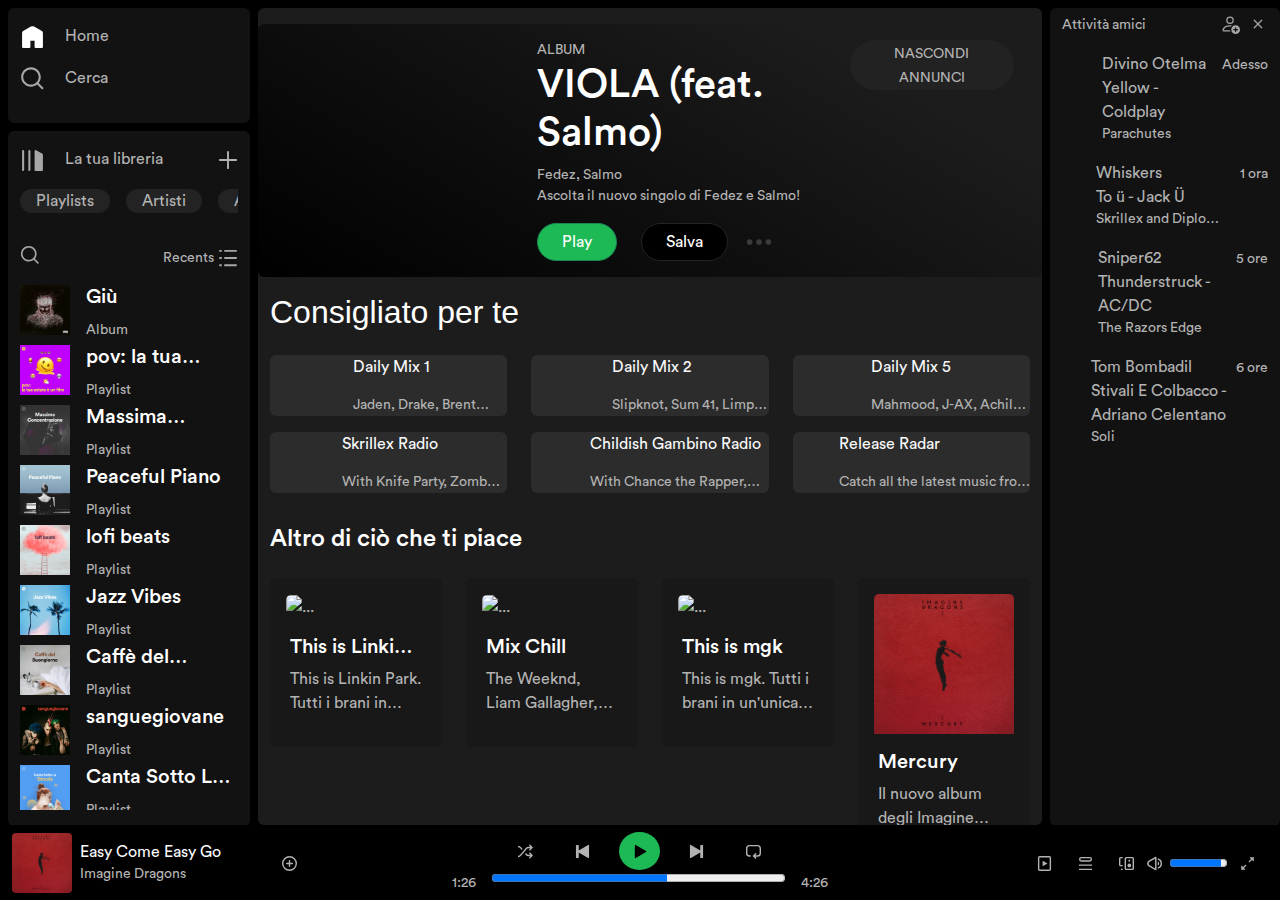
==== commit f83762f3: "UI improvements" ====
--- a/index.html
+++ b/index.html
@@ -114,8 +114,8 @@
     <div class="container-fluid d-md-none rounded mobile-player">
         <div class="d-flex align-items-center justify-content-between py-2">
             <div class="d-flex align-items-center">
-                <img src="./assets 2/imgs/main/image-12.jpg" alt="" width="60" class="me-3 rounded-1">
-                <div class="line-clamp">Titolo</div>
+                <img src="./assets 2/imgs/main/image-11.jpg" alt="" width="60" class="me-3 rounded-1">
+                <div class="line-clamp">Easy Come Easy Go</div>
             </div>
             <div class="d-flex">
                 <button class="btn">
@@ -550,12 +550,12 @@
                         <div class="card p-3 card-personalised">
                             <div class="row">
                                 <div class="col-5 col-md-12">
-                                    <img src="./assets 2/imgs/main/image-3.jpg" class="card-img-top" alt="...">
+                                    <img src="https://thisis-images.spotifycdn.com/37i9dQZF1DZ06evO47cwRq-default.jpg" class="card-img-top" alt="...">
                                 </div>
                                 <div class="card-body col-7 col-md-12">
-                                    <h5 class="card-title line-clamp">Massima concetrazione</h5>
+                                    <h5 class="card-title line-clamp">This is Linkin Park</h5>
                                     <p class="card-text line-clamp2">
-                                        La playlist ideale per quando ti serve la massima concentrazione in ci&ograve; che stai facendo
+                                        This is Linkin Park. Tutti i brani in un&apos;unica playlist
                                     </p>
                                 </div>
                                 <div class="col-12 d-md-none">
@@ -593,12 +593,13 @@
                         <div class="card p-3 card-personalised">
                             <div class="row">
                                 <div class="col-5 col-md-12">
-                                    <img src="./assets 2/imgs/main/image-7.jpg" class="card-img-top" alt="...">
+                                    <img src="https://seed-mix-image.spotifycdn.com/v6/img/chill/1Xyo4u8uXC1ZmMpatF05PJ/it/default"
+                                        class="card-img-top" alt="...">
                                 </div>
                                 <div class="card-body col-7 col-md-12">
-                                    <h5 class="card-title line-clamp">Caff&egrave; del Buongiorno</h5>
+                                    <h5 class="card-title line-clamp">Mix Chill</h5>
                                     <p class="card-text line-clamp2">
-                                        La playlist per cominciare la giornata con il passo giusto
+                                        The Weeknd, Liam Gallagher, Vance Joy e altro
                                     </p>
                                 </div>
                                 <div class="col-12 d-md-none">
@@ -636,12 +637,12 @@
                         <div class="card p-3 card-personalised">
                             <div class="row">
                                 <div class="col-5 col-md-12">
-                                    <img src="./assets 2/imgs/main/image-11.jpg" class="card-img-top" alt="...">
+                                    <img src="https://thisis-images.spotifycdn.com/37i9dQZF1DZ06evO44TgnC-default.jpg" class="card-img-top" alt="...">
                                 </div>
                                 <div class="card-body col-7 col-md-12">
-                                    <h5 class="card-title line-clamp">Mercury</h5>
+                                    <h5 class="card-title line-clamp">This is mgk</h5>
                                     <p class="card-text line-clamp2">
-                                        Il nuovo album degli Imagine Dragons
+                                        This is mgk. Tutti i brani in un&apos;unica playlist.
                                     </p>
                                 </div>
                                 <div class="col-12 d-md-none">
@@ -679,12 +680,185 @@
                         <div class="card p-3 card-personalised">
                             <div class="row">
                                 <div class="col-5 col-md-12">
+                                    <img src="./assets 2/imgs/main/image-11.jpg" class="card-img-top" alt="...">
+                                </div>
+                                <div class="card-body col-7 col-md-12">
+                                    <h5 class="card-title line-clamp">Mercury</h5>
+                                    <p class="card-text line-clamp2">
+                                        Il nuovo album degli Imagine Dragons, dove sonorit&agrave; rock e moderne si fondono
+                                    </p>
+                                </div>
+                                <div class="col-12 d-md-none">
+                                    <div class="d-flex justify-content-between align-items-center">
+                                        <div class="">
+                                            <svg data-encore-id="icon" role="img" aria-hidden="true" viewBox="0 0 24 24" class="me-3" width="20"
+                                                height="20" fill="#1db954">
+                                                <path
+                                                    d="M5.21 1.57a6.757 6.757 0 0 1 6.708 1.545.124.124 0 0 0 .165 0 6.741 6.741 0 0 1 5.715-1.78l.004.001a6.802 6.802 0 0 1 5.571 5.376v.003a6.689 6.689 0 0 1-1.49 5.655l-7.954 9.48a2.518 2.518 0 0 1-3.857 0L2.12 12.37A6.683 6.683 0 0 1 .627 6.714 6.757 6.757 0 0 1 5.21 1.57zm3.12 1.803a4.757 4.757 0 0 0-5.74 3.725l-.001.002a4.684 4.684 0 0 0 1.049 3.969l.009.01 7.958 9.485a.518.518 0 0 0 .79 0l7.968-9.495a4.688 4.688 0 0 0 1.049-3.965 4.803 4.803 0 0 0-3.931-3.794 4.74 4.74 0 0 0-4.023 1.256l-.008.008a2.123 2.123 0 0 1-2.9 0l-.007-.007a4.757 4.757 0 0 0-2.214-1.194z">
+                                                </path>
+                                            </svg>
+                                            <svg xmlns="http://www.w3.org/2000/svg" width="20" height="20" fill="#b3b3b3"
+                                                class="bi bi-three-dots-vertical" viewBox="0 0 16 16">
+                                                <path
+                                                    d="M9.5 13a1.5 1.5 0 1 1-3 0 1.5 1.5 0 0 1 3 0m0-5a1.5 1.5 0 1 1-3 0 1.5 1.5 0 0 1 3 0m0-5a1.5 1.5 0 1 1-3 0 1.5 1.5 0 0 1 3 0" />
+                                            </svg>
+                                        </div>
+                                        <div class="d-flex align-items-center">
+                                            <small class="me-3">16 brani</small>
+                                            <button class="btn bg-black rounded-circle">
+                                                <svg data-encore-id="icon" role="img" aria-hidden="true" viewBox="0 0 16 16"
+                                                    class="Svg-sc-ytk21e-0 dYnaPI" width="15" height="15" fill="#ffffff">
+                                                    <path
+                                                        d=" M3 1.713a.7.7 0 0 1 1.05-.607l10.89 6.288a.7.7 0 0 1 0 1.212L4.05 14.894A.7.7 0 0 1 3 14.288V1.713z">
+                                                    </path>
+                                                </svg>
+                                            </button>
+                                        </div>
+                                    </div>
+                                </div>
+                            </div>
+                        </div>
+                    </div>
+                    <div class="col-12 col-md-6 col-xl-3">
+                        <div class="card p-3 card-personalised">
+                            <div class="row">
+                                <div class="col-5 col-md-12">
+                                    <img src="https://i.scdn.co/image/ab67706f0000000259d3457354447d0623080568" class="card-img-top" alt="...">
+                                </div>
+                                <div class="card-body col-7 col-md-12">
+                                    <h5 class="card-title line-clamp">Hot Hits Italia</h5>
+                                    <p class="card-text line-clamp2">
+                                        Billie Eilish sulla cover della più grande playlist d&apos;Italia! &#127942;
+                                    </p>
+                                </div>
+                                <div class="col-12 d-md-none">
+                                    <div class="d-flex justify-content-between align-items-center">
+                                        <div class="">
+                                            <svg data-encore-id="icon" role="img" aria-hidden="true" viewBox="0 0 24 24" class="me-3" width="20"
+                                                height="20" fill="#1db954">
+                                                <path
+                                                    d="M5.21 1.57a6.757 6.757 0 0 1 6.708 1.545.124.124 0 0 0 .165 0 6.741 6.741 0 0 1 5.715-1.78l.004.001a6.802 6.802 0 0 1 5.571 5.376v.003a6.689 6.689 0 0 1-1.49 5.655l-7.954 9.48a2.518 2.518 0 0 1-3.857 0L2.12 12.37A6.683 6.683 0 0 1 .627 6.714 6.757 6.757 0 0 1 5.21 1.57zm3.12 1.803a4.757 4.757 0 0 0-5.74 3.725l-.001.002a4.684 4.684 0 0 0 1.049 3.969l.009.01 7.958 9.485a.518.518 0 0 0 .79 0l7.968-9.495a4.688 4.688 0 0 0 1.049-3.965 4.803 4.803 0 0 0-3.931-3.794 4.74 4.74 0 0 0-4.023 1.256l-.008.008a2.123 2.123 0 0 1-2.9 0l-.007-.007a4.757 4.757 0 0 0-2.214-1.194z">
+                                                </path>
+                                            </svg>
+                                            <svg xmlns="http://www.w3.org/2000/svg" width="20" height="20" fill="#b3b3b3"
+                                                class="bi bi-three-dots-vertical" viewBox="0 0 16 16">
+                                                <path
+                                                    d="M9.5 13a1.5 1.5 0 1 1-3 0 1.5 1.5 0 0 1 3 0m0-5a1.5 1.5 0 1 1-3 0 1.5 1.5 0 0 1 3 0m0-5a1.5 1.5 0 1 1-3 0 1.5 1.5 0 0 1 3 0" />
+                                            </svg>
+                                        </div>
+                                        <div class="d-flex align-items-center">
+                                            <small class="me-3">16 brani</small>
+                                            <button class="btn bg-black rounded-circle">
+                                                <svg data-encore-id="icon" role="img" aria-hidden="true" viewBox="0 0 16 16"
+                                                    class="Svg-sc-ytk21e-0 dYnaPI" width="15" height="15" fill="#ffffff">
+                                                    <path
+                                                        d=" M3 1.713a.7.7 0 0 1 1.05-.607l10.89 6.288a.7.7 0 0 1 0 1.212L4.05 14.894A.7.7 0 0 1 3 14.288V1.713z">
+                                                    </path>
+                                                </svg>
+                                            </button>
+                                        </div>
+                                    </div>
+                                </div>
+                            </div>
+                        </div>
+                    </div>
+                    <div class="col-12 col-md-6 col-xl-3">
+                        <div class="card p-3 card-personalised">
+                            <div class="row">
+                                <div class="col-5 col-md-12">
                                     <img src="./assets 2/imgs/main/image-4.jpg" class="card-img-top" alt="...">
                                 </div>
                                 <div class="card-body col-7 col-md-12">
                                     <h5 class="card-title line-clamp">Peaceful Piano</h5>
                                     <p class="card-text line-clamp2">
                                         La playlist perfetta per rilassarsi al suono del pianoforte
+                                    </p>
+                                </div>
+                                <div class="col-12 d-md-none">
+                                    <div class="d-flex justify-content-between align-items-center">
+                                        <div class="">
+                                            <svg data-encore-id="icon" role="img" aria-hidden="true" viewBox="0 0 24 24" class="me-3" width="20"
+                                                height="20" fill="#1db954">
+                                                <path
+                                                    d="M5.21 1.57a6.757 6.757 0 0 1 6.708 1.545.124.124 0 0 0 .165 0 6.741 6.741 0 0 1 5.715-1.78l.004.001a6.802 6.802 0 0 1 5.571 5.376v.003a6.689 6.689 0 0 1-1.49 5.655l-7.954 9.48a2.518 2.518 0 0 1-3.857 0L2.12 12.37A6.683 6.683 0 0 1 .627 6.714 6.757 6.757 0 0 1 5.21 1.57zm3.12 1.803a4.757 4.757 0 0 0-5.74 3.725l-.001.002a4.684 4.684 0 0 0 1.049 3.969l.009.01 7.958 9.485a.518.518 0 0 0 .79 0l7.968-9.495a4.688 4.688 0 0 0 1.049-3.965 4.803 4.803 0 0 0-3.931-3.794 4.74 4.74 0 0 0-4.023 1.256l-.008.008a2.123 2.123 0 0 1-2.9 0l-.007-.007a4.757 4.757 0 0 0-2.214-1.194z">
+                                                </path>
+                                            </svg>
+                                            <svg xmlns="http://www.w3.org/2000/svg" width="20" height="20" fill="#b3b3b3"
+                                                class="bi bi-three-dots-vertical" viewBox="0 0 16 16">
+                                                <path
+                                                    d="M9.5 13a1.5 1.5 0 1 1-3 0 1.5 1.5 0 0 1 3 0m0-5a1.5 1.5 0 1 1-3 0 1.5 1.5 0 0 1 3 0m0-5a1.5 1.5 0 1 1-3 0 1.5 1.5 0 0 1 3 0" />
+                                            </svg>
+                                        </div>
+                                        <div class="d-flex align-items-center">
+                                            <small class="me-3">16 brani</small>
+                                            <button class="btn bg-black rounded-circle">
+                                                <svg data-encore-id="icon" role="img" aria-hidden="true" viewBox="0 0 16 16"
+                                                    class="Svg-sc-ytk21e-0 dYnaPI" width="15" height="15" fill="#ffffff">
+                                                    <path
+                                                        d=" M3 1.713a.7.7 0 0 1 1.05-.607l10.89 6.288a.7.7 0 0 1 0 1.212L4.05 14.894A.7.7 0 0 1 3 14.288V1.713z">
+                                                    </path>
+                                                </svg>
+                                            </button>
+                                        </div>
+                                    </div>
+                                </div>
+                            </div>
+                        </div>
+                    </div>
+
+                    <div class="col-12 col-md-6 col-xl-3">
+                        <div class="card p-3 card-personalised">
+                            <div class="row">
+                                <div class="col-5 col-md-12">
+                                    <img src="./assets 2/imgs/main/image-18.jpg" class="card-img-top" alt="...">
+                                </div>
+                                <div class="card-body col-7 col-md-12">
+                                    <h5 class="card-title line-clamp">Estate 2022</h5>
+                                    <p class="card-text line-clamp2">
+                                        Rivivi i tormentoni dell&apos;estate 2022 in questa playlist
+                                    </p>
+                                </div>
+                                <div class="col-12 d-md-none">
+                                    <div class="d-flex justify-content-between align-items-center">
+                                        <div class="">
+                                            <svg data-encore-id="icon" role="img" aria-hidden="true" viewBox="0 0 24 24" class="me-3" width="20"
+                                                height="20" fill="#1db954">
+                                                <path
+                                                    d="M5.21 1.57a6.757 6.757 0 0 1 6.708 1.545.124.124 0 0 0 .165 0 6.741 6.741 0 0 1 5.715-1.78l.004.001a6.802 6.802 0 0 1 5.571 5.376v.003a6.689 6.689 0 0 1-1.49 5.655l-7.954 9.48a2.518 2.518 0 0 1-3.857 0L2.12 12.37A6.683 6.683 0 0 1 .627 6.714 6.757 6.757 0 0 1 5.21 1.57zm3.12 1.803a4.757 4.757 0 0 0-5.74 3.725l-.001.002a4.684 4.684 0 0 0 1.049 3.969l.009.01 7.958 9.485a.518.518 0 0 0 .79 0l7.968-9.495a4.688 4.688 0 0 0 1.049-3.965 4.803 4.803 0 0 0-3.931-3.794 4.74 4.74 0 0 0-4.023 1.256l-.008.008a2.123 2.123 0 0 1-2.9 0l-.007-.007a4.757 4.757 0 0 0-2.214-1.194z">
+                                                </path>
+                                            </svg>
+                                            <svg xmlns="http://www.w3.org/2000/svg" width="20" height="20" fill="#b3b3b3"
+                                                class="bi bi-three-dots-vertical" viewBox="0 0 16 16">
+                                                <path
+                                                    d="M9.5 13a1.5 1.5 0 1 1-3 0 1.5 1.5 0 0 1 3 0m0-5a1.5 1.5 0 1 1-3 0 1.5 1.5 0 0 1 3 0m0-5a1.5 1.5 0 1 1-3 0 1.5 1.5 0 0 1 3 0" />
+                                            </svg>
+                                        </div>
+                                        <div class="d-flex align-items-center">
+                                            <small class="me-3">16 brani</small>
+                                            <button class="btn bg-black rounded-circle">
+                                                <svg data-encore-id="icon" role="img" aria-hidden="true" viewBox="0 0 16 16"
+                                                    class="Svg-sc-ytk21e-0 dYnaPI" width="15" height="15" fill="#ffffff">
+                                                    <path
+                                                        d=" M3 1.713a.7.7 0 0 1 1.05-.607l10.89 6.288a.7.7 0 0 1 0 1.212L4.05 14.894A.7.7 0 0 1 3 14.288V1.713z">
+                                                    </path>
+                                                </svg>
+                                            </button>
+                                        </div>
+                                    </div>
+                                </div>
+                            </div>
+                        </div>
+                    </div>
+                    <div class="col-12 col-md-6 col-xl-3">
+                        <div class="card p-3 card-personalised">
+                            <div class="row">
+                                <div class="col-5 col-md-12">
+                                    <img src="./assets 2/imgs/main/image-15.jpg" class="card-img-top" alt="...">
+                                </div>
+                                <div class="card-body col-7 col-md-12">
+                                    <h5 class="card-title line-clamp">Casa Dolce Casa</h5>
+                                    <p class="card-text line-clamp2">
+                                        La playlist perfetta per godersi il proprio rifugio casalingo
                                     </p>
                                 </div>
                                 <div class="col-12 d-md-none">
@@ -757,7 +931,7 @@
                         <div class="info me-auto">
                             <div class="nome">Divino Otelma</div>
                             <div class="dettagli">Yellow - Coldplay <br>
-                                <small>Parachutes</small>
+                                <small class="line-clamp">Parachutes</small>
                             </div>
                         </div>
                         <div class="friends-activity flex-shrink-0"><small>Adesso</small></div>
@@ -768,7 +942,7 @@
                         <div class="info me-auto">
                             <div class="nome">Whiskers</div>
                             <div class="dettagli">To &uuml; - Jack &Uuml; <br>
-                                <small>Skrillex and Diplo Present Jack &Uuml;</small>
+                                <small class="line-clamp">Skrillex and Diplo Present Jack &Uuml;</small>
                             </div>
                         </div>
                         <div class="friends-activity flex-shrink-0"><small>1 ora</small></div>
@@ -779,7 +953,7 @@
                         <div class="info me-auto">
                             <div class="nome">Sniper62</div>
                             <div class="dettagli">Thunderstruck - AC/DC <br>
-                                <small>The Razors Edge</small>
+                                <small class="line-clamp">The Razors Edge</small>
                             </div>
                         </div>
                         <div class="friends-activity flex-shrink-0"><small>5 ore</small></div>
@@ -790,7 +964,7 @@
                         <div class="info me-auto">
                             <div class="nome">Tom Bombadil</div>
                             <div class="dettagli">Stivali E Colbacco - Adriano Celentano <br>
-                                <small>Soli</small>
+                                <small class="line-clamp">Soli</small>
                             </div>
                         </div>
                         <div class="friends-activity flex-shrink-0"><small>6 ore</small></div>
@@ -807,10 +981,10 @@
     <footer class="container-fluid d-none d-md-flex justify-content-between align-items-center position-fixed">
         <!-- LEFT -->
         <div class="d-flex footer-flex-div align-items-center justify-content-start">
-            <img src="./assets 2/imgs/main/image-12.jpg" alt="" width="60" class="me-2 rounded-1">
+            <img src="./assets 2/imgs/main/image-11.jpg" alt="" width="60" class="me-2 rounded-1">
             <div class="d-flex flex-column me-5">
-                <div class="line-clamp">Titolo</div>
-                <small>Artista</small>
+                <div class="line-clamp">Easy Come Easy Go</div>
+                <small class="line-clamp">Imagine Dragons</small>
             </div>
             <button class="btn">
                 <svg data-encore-id="icon" role="img" aria-hidden="true" viewBox="0 0 16 16" class="Svg-sc-ytk21e-0 dYnaPI" width="15" height="15"
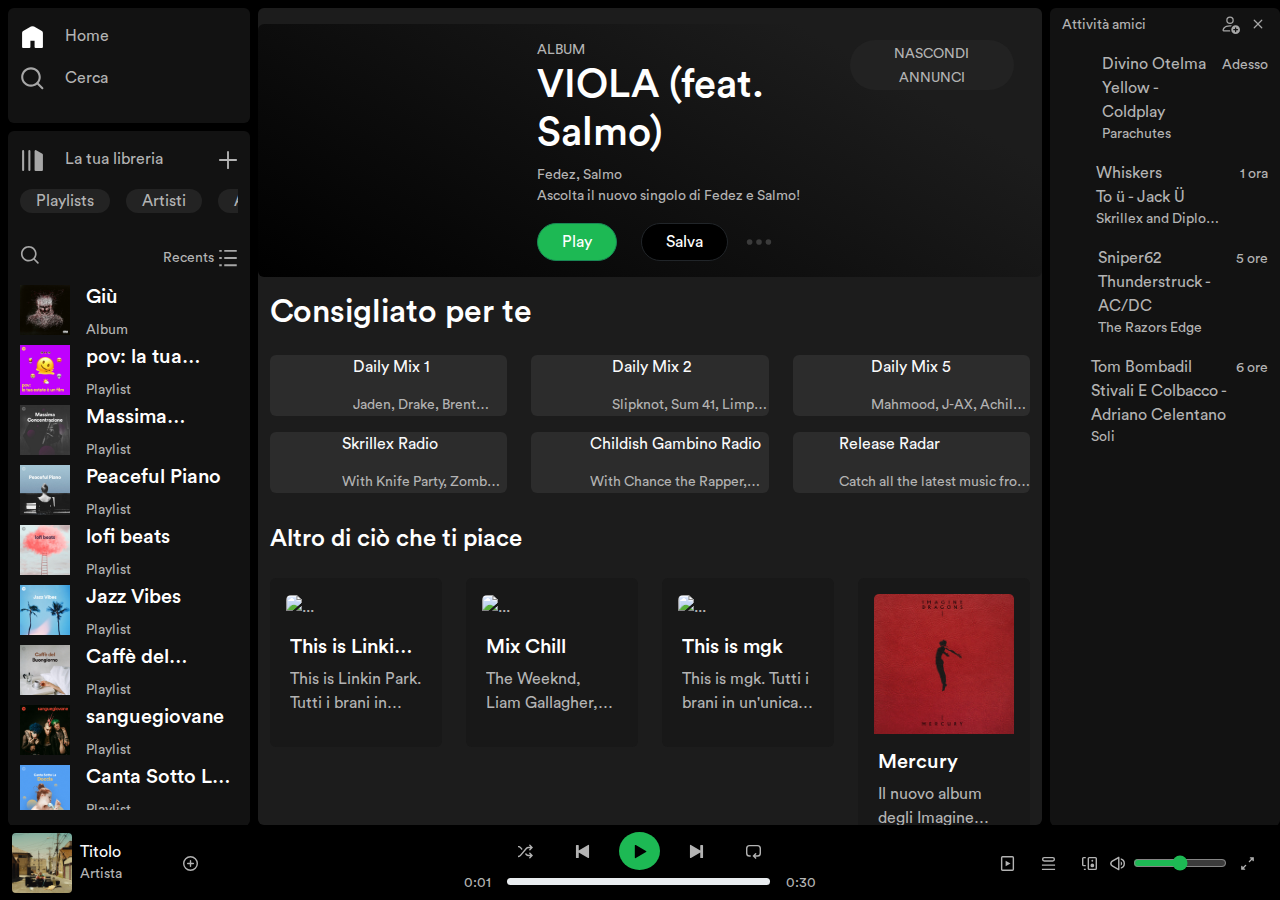
==== commit 5e0fd1c4: "updates" ====
--- a/index.html
+++ b/index.html
@@ -450,15 +450,16 @@
             <div class="container-fluid container-md">
                 <div id="annunci" class="d-none d-lg-flex row justify-content-center p-3 annunci rounded mb-3">
                     <div class="col-4">
-                        <img src="https://radiosound95.it/wp-content/uploads/2022/11/Fedez-Viola-ft.-Salmo-ISRC-ITB002200816.jpg" width=150px" alt="">
+                        <img id="annunciImg" src="https://radiosound95.it/wp-content/uploads/2022/11/Fedez-Viola-ft.-Salmo-ISRC-ITB002200816.jpg"
+                            width="150px" alt="">
                     </div>
                     <div class="col-5 d-flex flex-column">
-                        <small class="">ALBUM</small>
-                        <h1>VIOLA (feat. Salmo)</h1>
-                        <small>Fedez, Salmo</small>
-                        <small>Ascolta il nuovo singolo di Fedez e Salmo!</small>
+                        <small id="annunciTypeOfRecord" class="">ALBUM</small>
+                        <h1 id="annunciTitle">VIOLA (feat. Salmo)</h1>
+                        <small id="annunciArtist">Fedez, Salmo</small>
+                        <small id="annunciDescription">Ascolta il nuovo singolo di Fedez e Salmo!</small>
                         <div class="d-flex align-items-center mt-3">
-                            <button class="btn btn-success px-4 rounded-pill me-4">
+                            <button id="annunciPlayBtn" class="btn btn-success px-4 rounded-pill me-4">
                                 Play
                             </button>
                             <button class="btn btn-dark px-4 rounded-pill me-3">
@@ -978,13 +979,13 @@
 
 
     <!-- PLAYER -->
-    <footer class="container-fluid d-none d-md-flex justify-content-between align-items-center position-fixed">
+    <footer class="container-fluid d-none d-md-flex justify-content-between align-items-center">
         <!-- LEFT -->
-        <div class="d-flex footer-flex-div align-items-center justify-content-start">
-            <img src="./assets 2/imgs/main/image-11.jpg" alt="" width="60" class="me-2 rounded-1">
-            <div class="d-flex flex-column me-5">
-                <div class="line-clamp">Easy Come Easy Go</div>
-                <small class="line-clamp">Imagine Dragons</small>
+        <div class="d-flex footer-flex-div align-items-center justify-content-start player">
+            <img src="./assets 2/imgs/main/image-12.jpg" alt="" width="60" class="me-2 rounded-1 player-cover" />
+            <div class="d-flex flex-column me-5 player-info">
+                <div class="player-title">Titolo</div>
+                <small class="player-artist">Artista</small>
             </div>
             <button class="btn">
                 <svg data-encore-id="icon" role="img" aria-hidden="true" viewBox="0 0 16 16" class="Svg-sc-ytk21e-0 dYnaPI" width="15" height="15"
@@ -1018,9 +1019,9 @@
                         </path>
                     </svg>
                 </button>
-                <button class="btn rounded-circle" style="background-color: #1db954;">
-                    <svg data-encore-id="icon" role="img" aria-hidden="true" viewBox="0 0 16 16" class="Svg-sc-ytk21e-0 dYnaPI" width="15" height="15"
-                        fill="#000000">
+                <button class="btn play-btn rounded-circle">
+                    <svg id="play-pause" data-encore-id="icon" role="img" aria-hidden="true" viewBox="0 0 16 16" class="Svg-sc-ytk21e-0 dYnaPI"
+                        width="15" height="15" fill="#000000">
                         <path d=" M3 1.713a.7.7 0 0 1 1.05-.607l10.89 6.288a.7.7 0 0 1 0 1.212L4.05 14.894A.7.7 0 0 1 3 14.288V1.713z"></path>
                     </svg>
                 </button>
@@ -1037,20 +1038,22 @@
                         fill="#b3b3b3">
                         <path d=" M0 4.75A3.75 3.75 0 0 1 3.75 1h8.5A3.75 3.75 0 0 1 16 4.75v5a3.75 3.75 0 0 1-3.75 3.75H9.81l1.018 1.018a.75.75 0 1
                         1-1.06 1.06L6.939 12.75l2.829-2.828a.75.75 0 1 1 1.06 1.06L9.811 12h2.439a2.25 2.25 0 0 0 2.25-2.25v-5a2.25 2.25 0 0
-                        0-2.25-2.25h-8.5A2.25 2.25 0 0 0 1.5 4.75v5A2.25 2.25 0 0 0 3.75 12H5v1.5H3.75A3.75 3.75 0 0 1 0 9.75v-5z">
-                        </path>
+                        0-2.25-2.25h-8.5A2.25 2.25 0 0 0 1.5 4.75v5A2.25 2.25 0 0 0 3.75 12H5v1.5H3.75A3.75 3.75 0 0 1 0 9.75v-5z"></path>
                     </svg>
                 </button>
             </div>
-            <div class="d-flex justify-content-center column-gap-3">
-                <label for="progress-bar"><small>1:26</small></label>
-                <progress id="progressBarSong" class="song-bar" value="60" max="100"></progress>
-                <label for="progress-bar"><small>4:26</small></label>
+            <div class="d-flex justify-content-center align-items-center column-gap-3">
+                <label for="progress-bar"><small id="current-time">0:01</small></label>
+                <div id="progressBarSong" class="progress song-progress" role="progressbar" aria-label="Success example" aria-valuenow="0"
+                    aria-valuemin="0" aria-valuemax="30">
+                    <div id="songBar" class="progress-bar bg-success song-bar" style="width: 0%"></div>
+                </div>
+                <label for="progress-bar"><small id="total-time">0:30</small></label>
             </div>
         </div>
         <!-- RIGHT -->
         <div class="d-flex justify-content-end footer-flex-div align-items-center">
-            <button id="showActivitiesBtn" class="btn btn d-none d-lg-block">
+            <button class="btn" id="showActivitiesBtn">
                 <svg data-encore-id="icon" role="img" aria-hidden="true" viewBox="0 0 16 16" class="Svg-sc-ytk21e-0 dYnaPI" width="15" height="15"
                     fill="#b3b3b3">
                     <path d="M11.196 8 6 5v6l5.196-3z"></path>
@@ -1086,7 +1089,10 @@
                     <path d="M11.5 13.614a5.752 5.752 0 0 0 0-11.228v1.55a4.252 4.252 0 0 1 0 8.127v1.55z"></path>
                 </svg>
             </label>
-            <progress id="progressBarVolume" class="volume-bar" value="90" max="100"></progress>
+            <input type="range" id="volumeSlider" class="volume-slider">
+
+
+
             <button class="btn">
                 <svg data-encore-id="icon" role="img" aria-hidden="true" viewBox="0 0 16 16" class="Svg-sc-ytk21e-0 dYnaPI" width="15" height="15"
                     fill="#b3b3b3">
@@ -1095,6 +1101,8 @@
                     </path>
                 </svg>
             </button>
+        </div>
+        <audio id="audio-player"></audio>
     </footer>
 
 
--- a/assets 2/css/general.css
+++ b/assets 2/css/general.css
@@ -1,334 +1,208 @@
 body {
-    font-family: "Circular";
-    background-color: #000000;
-    color: #b3b3b3;
-  }
-  
-  a {
-    text-decoration: none;
-    color: #b3b3b3;
-  }
-  
-  a:hover {
-    color: #ffffff;
-  }
-  
-  li {
-    list-style: none;
-  }
-  
-  .page-container {
-    height: calc(100vh - 75px);
-  }
-  
-  .main-container {
-    flex-grow: 1;
-  }
-  
-  .right-sidebar {
-    background-color: #121212;
-  }
-  
-  .line-clamp {
-    display: -webkit-box;
-    -webkit-line-clamp: 1;
-    -webkit-box-orient: vertical;
-    overflow: hidden;
-  }
-  
-  .menu-btn {
-    background-color: #232323;
-    color: #b3b3b3;
-    margin-right: 1em;
-  }
-  
+  font-family: "Circular";
+  background-color: #000000;
+  color: #b3b3b3;
+}
+
+a {
+  text-decoration: none;
+  color: #b3b3b3;
+}
+
+a:hover {
+  color: #ffffff;
+}
+
+li {
+  list-style: none;
+}
+
+.page-container {
+  height: calc(100vh - 75px);
+}
+
+.main-container {
+  flex-grow: 1;
+}
+
+.right-sidebar {
+  background-color: #121212;
+}
+
+.line-clamp {
+  display: -webkit-box;
+  -webkit-line-clamp: 1;
+  -webkit-box-orient: vertical;
+  overflow: hidden;
+}
+
+.menu-btn {
+  background-color: #232323;
+  color: #b3b3b3;
+  margin-right: 1em;
+  cursor: pointer;
+}
+
+.menu-btn:hover {
+  color: #ffffff;
+}
+
+.friends-activity-container {
+  color: #b3b3b3;
+  height: calc(100vh - 112px);
+  overflow: auto;
+}
+
+nav {
+  background-color: #121212;
+}
+
+footer {
+  height: 75px;
+  background-color: #000000;
+  position: fixed;
+}
+
+.footer-flex-div {
+  width: 30%;
+}
+
+.song-bar {
+  width: 80%;
+}
+
+.volume-bar {
+  width: 15%;
+}
+
+.mobile-navbar {
+  position: fixed;
+  bottom: 0;
+  left: 0;
+  right: 0;
+  z-index: 99;
+  background: rgb(0, 0, 0);
+  background: linear-gradient(0deg, rgba(0, 0, 0, 1) 0%, rgba(28, 28, 28, 0.8154897494305239) 100%);
+  color: #b3b3b3;
+}
+
+.mobile-navbar button {
+  width: 30%;
+}
+
+.mobile-navbar svg {
+  width: 100%;
+}
+
+.mobile-navbar nav {
+  background-color: transparent;
+}
+
+.volume-progress {
+  width: 25%;
+  height: 7px;
+}
+
+.song-progress {
+  width: 70%;
+  height: 7px;
+}
+
+.play-btn {
+  background-color: #1db954;
+}
+
+.play-btn:hover {
+  background-color: #1db954 !important;
+}
+
+.volume-slider {
+  width: 25%;
+  accent-color: #1db954;
+}
+
+@media screen and (max-width: 767px) {
+  main {
+    height: (100vh - 160px);
+    margin-bottom: 3em;
+  }
+}
+
+@media screen and (min-width: 768px) {
+  .nav-container {
+    flex-grow: 0;
+    flex-shrink: 0;
+    flex-basis: 250px;
+    width: 250px;
+  }
+
+  .playlists-container {
+    overflow: auto;
+    height: calc(100vh - 375px);
+  }
+
+  main {
+    background-color: #1c1c1c;
+    width: calc(100vh - 85px);
+  }
+}
+
+@media screen and (min-width: 992px) {
+  .activity-container {
+    flex-grow: 0;
+    flex-shrink: 0;
+    flex-basis: 230px;
+  }
+
   .friends-activity-container {
     color: #b3b3b3;
-    height: calc(100vh - 112px);
-    overflow: auto;
-  }
-  
-  nav {
-    background-color: #121212;
-  }
-  
-  footer {
-    height: 75px;
-    background-color: #000000;
-    position: fixed;
-  }
-  
-  .footer-flex-div {
-    width: 30%;
-  }
-  
-  .song-bar {
-    width: 80%;
-  }
-  
-  .volume-bar {
-    width: 15%;
-  }
-  
-  .mobile-navbar {
-    position: fixed;
-    bottom: 0;
-    left: 0;
-    right: 0;
-    z-index: 99;
-    background: rgb(0, 0, 0);
-    background: linear-gradient(0deg, rgba(0, 0, 0, 1) 0%, rgba(28, 28, 28, 0.8154897494305239) 100%);
+    height: calc(100vh - 110px);
+    overflow: auto;
+  }
+
+  .profile-pic {
+    width: 25px;
+  }
+}
+
+@media screen and (min-width: 1200px) {
+  .activity-container {
+    flex-grow: 0;
+    flex-shrink: 0;
+    flex-basis: 230px;
+  }
+}
+
+@media screen and (min-width: 1400px) {
+  .nav-container {
+    flex-grow: 0;
+    flex-shrink: 0;
+    flex-basis: 420px;
+    width: 420px;
+  }
+
+  main {
+    width: calc(100vh - 75px);
+  }
+
+  .activity-container {
+    flex-grow: 0;
+    flex-shrink: 0;
+    flex-basis: 300px;
+  }
+
+  .playlists-container {
+    overflow: auto;
+    height: calc(100vh - 367px);
+  }
+
+  .profile-pic {
+    width: 50px;
+  }
+
+  .friends-activity-container {
     color: #b3b3b3;
-  }
-  
-  .mobile-navbar button {
-    width: 30%;
-  }
-  
-  .mobile-navbar svg {
-    width: 100%;
-  }
-  
-  .mobile-navbar nav {
-    background-color: transparent;
-  }
-  
-  .static-card {
-    position: relative;
-    width: calc(25% - 20px);
-    height: 150px;
-    margin: 10px;
-    overflow: hidden;
-    border: 1px solid #333;
-    border-radius: 8px;
-  }
-  
-  
-  .static-card h2 {
-    position: absolute;
-    font-size: 1.5em;
-    color: white;
-    z-index: 2;
-  }
-  
-  .static-card img {
-    position: absolute;
-    bottom: -5px;
-    right: -20px;
-    width: 110px;
-    height: 110px;
-    transform: rotate(20deg);
-    z-index: 1;
-    border-radius: 4px;
-    box-shadow: 0 4px 8px rgba(0, 0, 0, 0.2);
-  }
-  
-  h2 {
-    font-family:"CircularStd-Black", sans-serif ;
-  }
-  #browse-all{
-    color: white;
-  }
-  .dynamic-card {
-    width: calc(18% - 20px);
-    margin: 10px;
-  }
-  
-  .dynamic-card img {
-    width: 100%;
-    height: auto;
-  }
-  
-  .dynamic-card .card-body {
-    text-align: center;
-  }
-  
-  
-  .nextBtn {
-    background: rgb(40, 29, 29);
-    width: 55px;
-    height: 40px;
-    border: none;
-    border-radius: 50%;
-    margin-right: 5px;
-  }
-  
-  #results {
-    display: flex;
-    flex-wrap: wrap;
-    gap: 16px; 
-  }
-  
-  #artist-info {
-    flex: 1;
-    min-width: 250px;
-  }
-  
-  #songs-info {
-    display: grid;
-    grid-template-columns: repeat(3, 1fr);
-    gap: 16px;
-    flex: 3;
-  }
-  
-  .song-card {
-    position: relative;
-    background-color: transparent;
-  }
-  
-  .card-title{
-    color: white;
-  }
-  
-  .image-container {
-    position: relative;
-  }
-  
-  .song-card-dropdown {
-    position: absolute;
-    top: 10px;
-    right: 10px;
-    z-index: 2;
-  }
-  
-  
-  
-  .song-card-dropdown .dropdown-menu {
-    right: 0;
-    left: auto;
-  }
-  
-  
-  .card-img-top {
-    width: 100%;
-    height: auto;
-  }
-  .artist-header {
-    display: flex;
-    justify-content: space-between;
-    align-items: center;
-  }
-  
-  .artist-header h5 {
-    display: flex;
-    align-items: center;
-    gap: 10px; 
-  }
-  
-  .dropdown.song-card-dropdown {
-    display: inline-block;
-  }
-  
-  .song-card-dropdown button {
-    background: transparent;
-    border: none;
-    color: white;
-    font-size: 1.5em;
-  }
-  
-  .song-card-dropdown .dropdown-menu {
-    right: 0;
-    left: auto;
-  }
-  
-  .card-img-top {
-    width: 100%;
-    height: auto;
-  }
-  .card-img-top {
-    width: 100%;
-    height: auto;
-  }
-  #titles-container .titles {
-    display: flex;
-    justify-content: space-between;
-    width: 100%;
-  }
-  
-  @media screen and (max-width: 767px) {
-    main {
-      height: (100vh - 160px);
-      margin-bottom: 3em;
-    }
-  }
-  
-  @media screen and (min-width: 768px) {
-    .nav-container {
-      flex-grow: 0;
-      flex-shrink: 0;
-      flex-basis: 250px;
-      width: 250px;
-    }
-  
-    .playlists-container {
-      overflow: auto;
-      height: calc(100vh - 375px);
-    }
-  
-    main {
-      background-color: #1c1c1c;
-      width: calc(100vh - 85px);
-    }
-  }
-  
-  @media screen and (min-width: 992px) {
-    .activity-container {
-      flex-grow: 0;
-      flex-shrink: 0;
-      flex-basis: 230px;
-    }
-  
-    .friends-activity-container {
-      color: #b3b3b3;
-      height: calc(100vh - 110px);
-      overflow: auto;
-    }
-  
-    .profile-pic {
-      width: 25px;
-    }
-  }
-  
-  @media screen and (min-width: 1200px) {
-    .activity-container {
-      flex-grow: 0;
-      flex-shrink: 0;
-      flex-basis: 230px;
-    }
-  }
-  
-  @media screen and (min-width: 1400px) {
-    .nav-container {
-      flex-grow: 0;
-      flex-shrink: 0;
-      flex-basis: 420px;
-      width: 420px;
-    }
-  
-    main {
-      width: calc(100vh - 75px);
-    }
-  
-    .activity-container {
-      flex-grow: 0;
-      flex-shrink: 0;
-      flex-basis: 300px;
-    }
-  
-    .playlists-container {
-      overflow: auto;
-      height: calc(100vh - 367px);
-    }
-  
-    .profile-pic {
-      width: 50px;
-    }
-  
-    .friends-activity-container {
-      color: #b3b3b3;
-      height: calc(100vh - 103px);
-      overflow: auto;
-    }
-  }
-  
-  +    height: calc(100vh - 103px);
+    overflow: auto;
+  }
+}
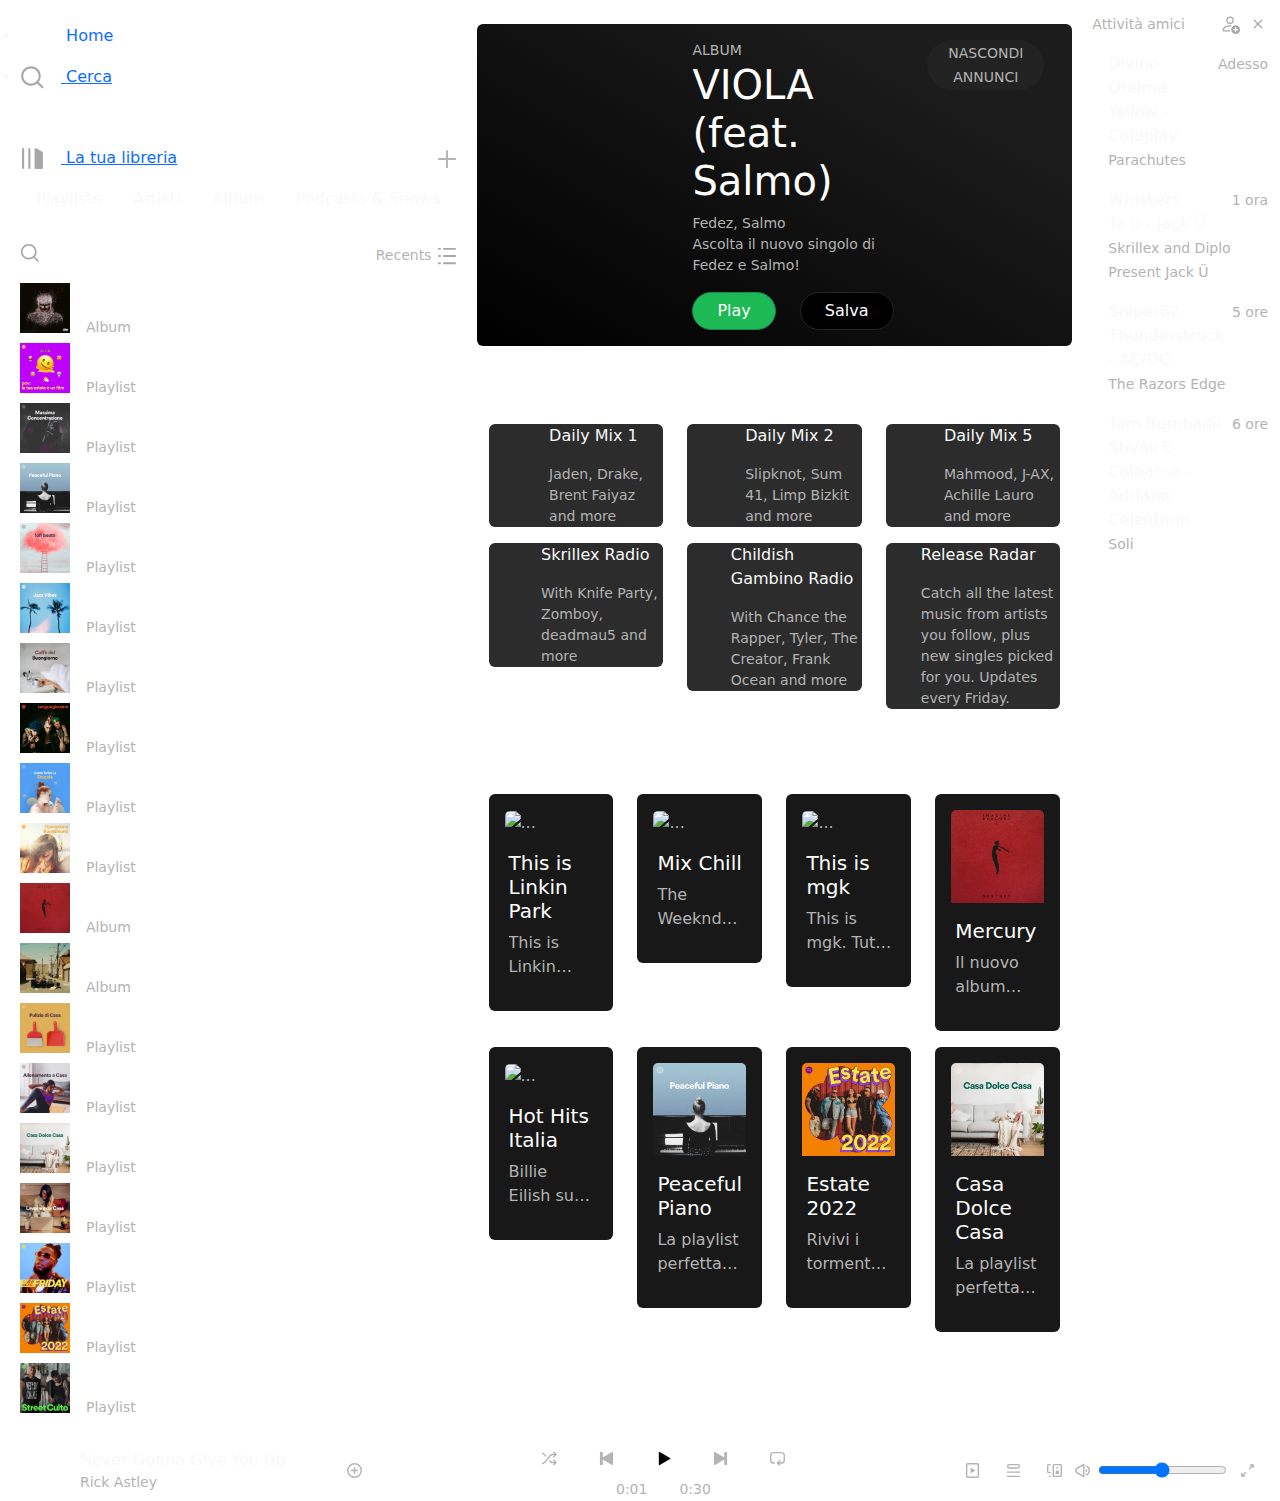
==== commit 1c7ca8d5: "plays song in annunci" ====
--- a/index.html
+++ b/index.html
@@ -982,10 +982,10 @@
     <footer class="container-fluid d-none d-md-flex justify-content-between align-items-center">
         <!-- LEFT -->
         <div class="d-flex footer-flex-div align-items-center justify-content-start player">
-            <img src="./assets 2/imgs/main/image-12.jpg" alt="" width="60" class="me-2 rounded-1 player-cover" />
+            <img src="https://api.deezer.com/album/115888392/image" alt="" width="60" class="me-2 rounded-1 player-cover" />
             <div class="d-flex flex-column me-5 player-info">
-                <div class="player-title">Titolo</div>
-                <small class="player-artist">Artista</small>
+                <div class="player-title">Never Gonna Give You Up</div>
+                <small class="player-artist">Rick Astley</small>
             </div>
             <button class="btn">
                 <svg data-encore-id="icon" role="img" aria-hidden="true" viewBox="0 0 16 16" class="Svg-sc-ytk21e-0 dYnaPI" width="15" height="15"
@@ -1019,9 +1019,9 @@
                         </path>
                     </svg>
                 </button>
-                <button class="btn play-btn rounded-circle">
-                    <svg id="play-pause" data-encore-id="icon" role="img" aria-hidden="true" viewBox="0 0 16 16" class="Svg-sc-ytk21e-0 dYnaPI"
-                        width="15" height="15" fill="#000000">
+                <button id="play-pause" class="btn play-btn rounded-circle">
+                    <svg data-encore-id="icon" role="img" aria-hidden="true" viewBox="0 0 16 16" class="Svg-sc-ytk21e-0 dYnaPI" width="15" height="15"
+                        fill="#000000">
                         <path d=" M3 1.713a.7.7 0 0 1 1.05-.607l10.89 6.288a.7.7 0 0 1 0 1.212L4.05 14.894A.7.7 0 0 1 3 14.288V1.713z"></path>
                     </svg>
                 </button>
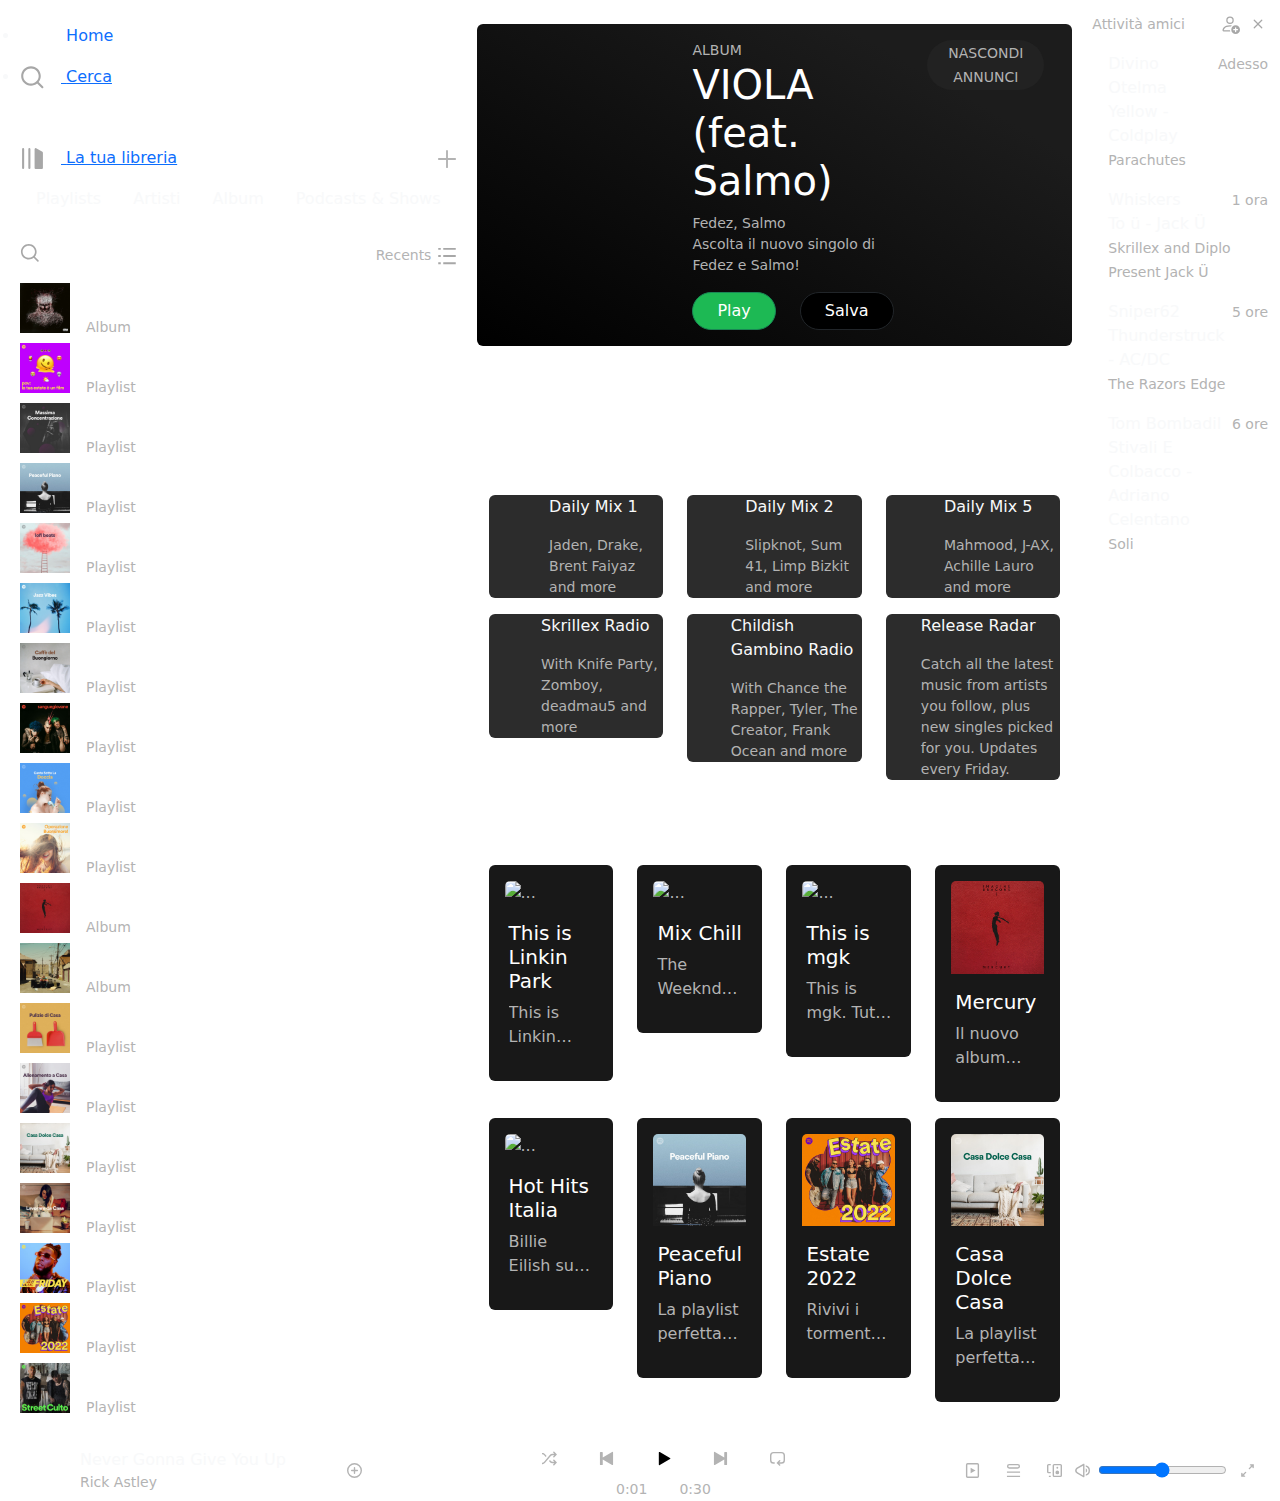
==== commit a4ca90a2: "adds scopri un nuovo artista section to index.html" ====
--- a/index.html
+++ b/index.html
@@ -114,8 +114,8 @@
     <div class="container-fluid d-md-none rounded mobile-player">
         <div class="d-flex align-items-center justify-content-between py-2">
             <div class="d-flex align-items-center">
-                <img src="./assets 2/imgs/main/image-11.jpg" alt="" width="60" class="me-3 rounded-1">
-                <div class="line-clamp">Easy Come Easy Go</div>
+                <img id="mobilePlayerImg" src="https://api.deezer.com/album/115888392/image" alt="" width="60" class="me-3 rounded-1">
+                <div id="mobilePlayerTitle" class="line-clamp">Never Gonna Give You Up</div>
             </div>
             <div class="d-flex">
                 <button class="btn">
@@ -134,11 +134,10 @@
                         </path>
                     </svg>
                 </button>
-                <button class="btn">
+                <button id="mobilePlayerBtn" class="btn">
                     <svg data-encore-id="icon" role="img" aria-hidden="true" viewBox="0 0 16 16" class="Svg-sc-ytk21e-0 dYnaPI" width="25" height="25"
                         fill="#ffffff">
-                        <path d=" M3 1.713a.7.7 0 0 1 1.05-.607l10.89 6.288a.7.7 0 0 1 0 1.212L4.05 14.894A.7.7 0 0 1 3 14.288V1.713z">
-                        </path>
+                        <path d=" M3 1.713a.7.7 0 0 1 1.05-.607l10.89 6.288a.7.7 0 0 1 0 1.212L4.05 14.894A.7.7 0 0 1 3 14.288V1.713z"></path>
                     </svg>
                 </button>
             </div>
@@ -477,8 +476,12 @@
                     </div>
                 </div>
 
-
-                <div class="row gy-3 mb-3">
+                <div id="discoverArtist" class="mb-3">
+                    <h2 id="discoverArtistHeading">Scopri un nuovo artista - </h2>
+                    <div id="discoverArtistRow" class="row gy-3 my-md-3 cards-container"></div>
+                </div>
+
+                <div class="row gy-3 mb-3 d-none d-md-flex">
                     <h2 class="d-none d-md-block col-12">Consigliato per te</h2>
                     <div class="col-6 col-xl-4">
                         <div class="d-flex main-item rounded-2 align-items-center">
@@ -984,7 +987,7 @@
         <div class="d-flex footer-flex-div align-items-center justify-content-start player">
             <img src="https://api.deezer.com/album/115888392/image" alt="" width="60" class="me-2 rounded-1 player-cover" />
             <div class="d-flex flex-column me-5 player-info">
-                <div class="player-title">Never Gonna Give You Up</div>
+                <div class="player-title line-clamp">Never Gonna Give You Up</div>
                 <small class="player-artist">Rick Astley</small>
             </div>
             <button class="btn">
--- a/assets 2/css/index.css
+++ b/assets 2/css/index.css
@@ -73,6 +73,10 @@
   bottom: 100px;
 }
 
+.discoverArtistCard {
+  cursor: pointer;
+}
+
 @media screen and (max-width: 767px) {
   .cards-container {
     margin-bottom: 9rem;
